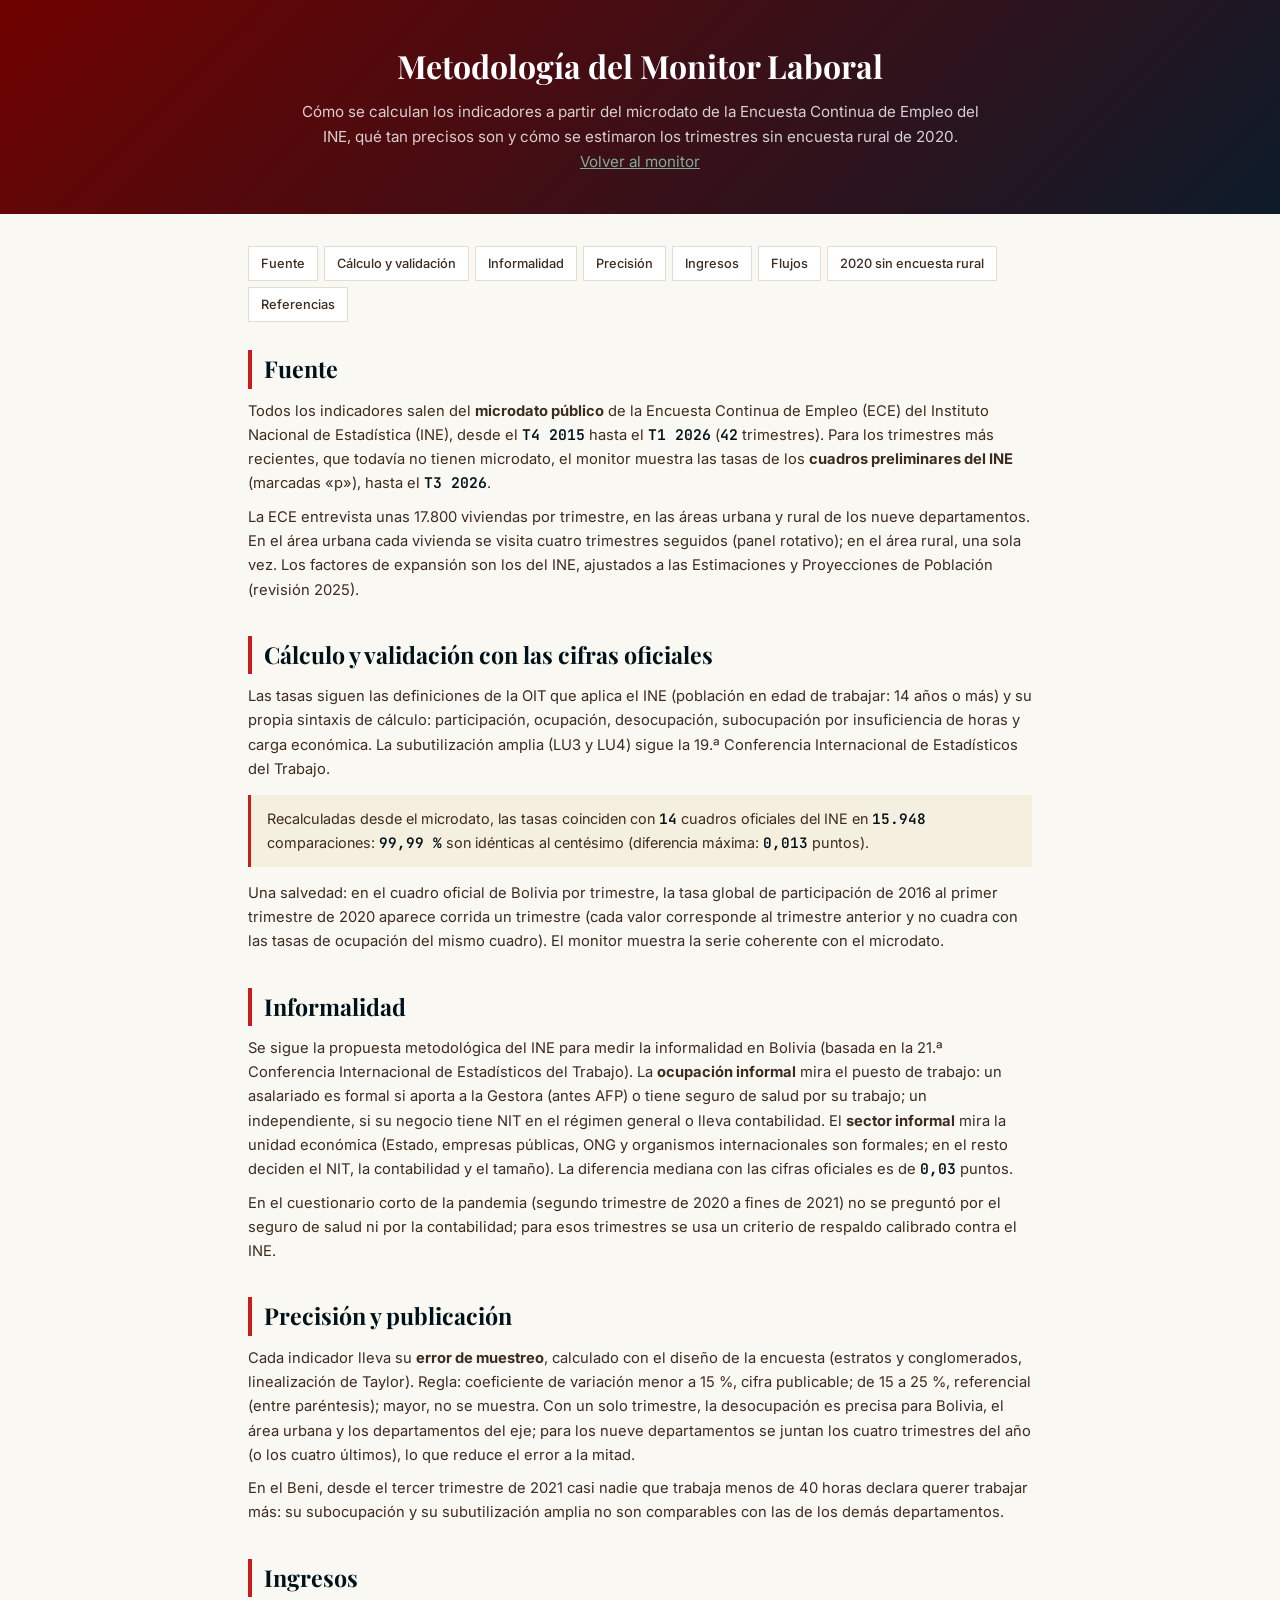
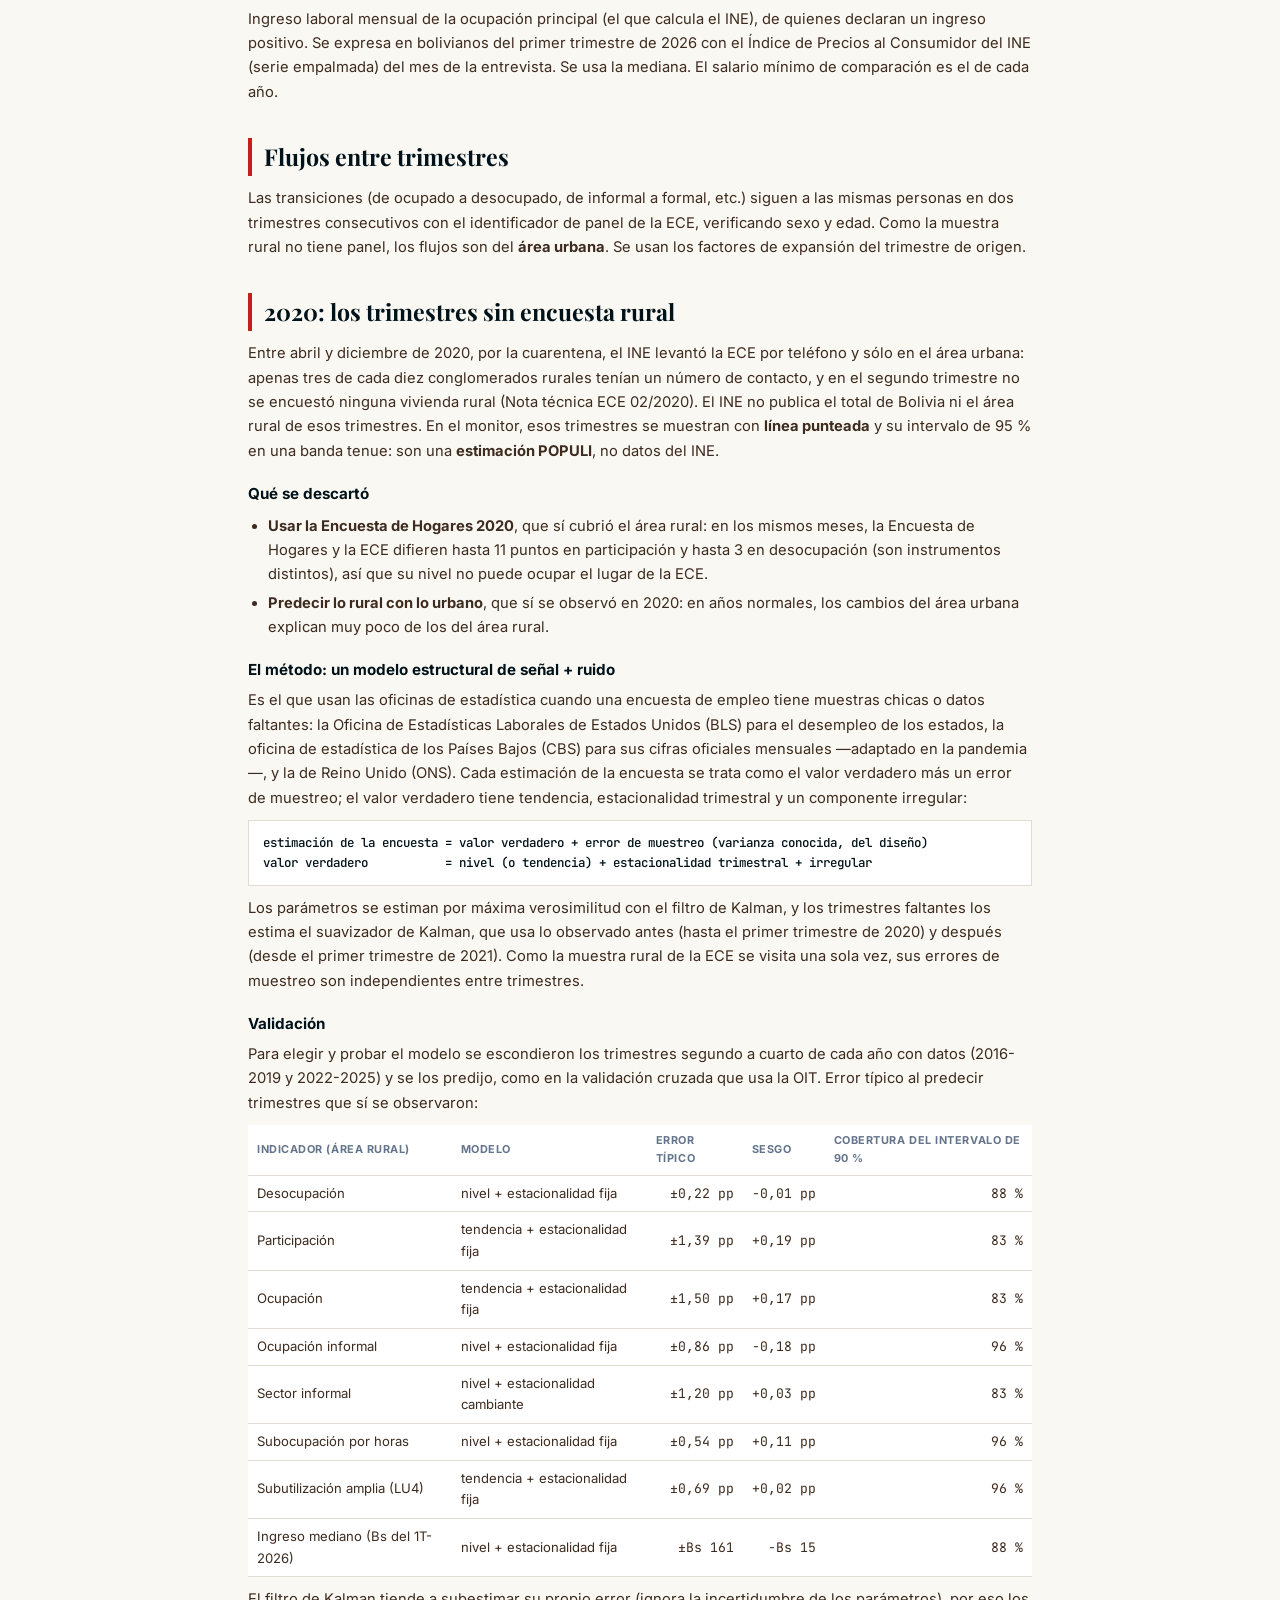
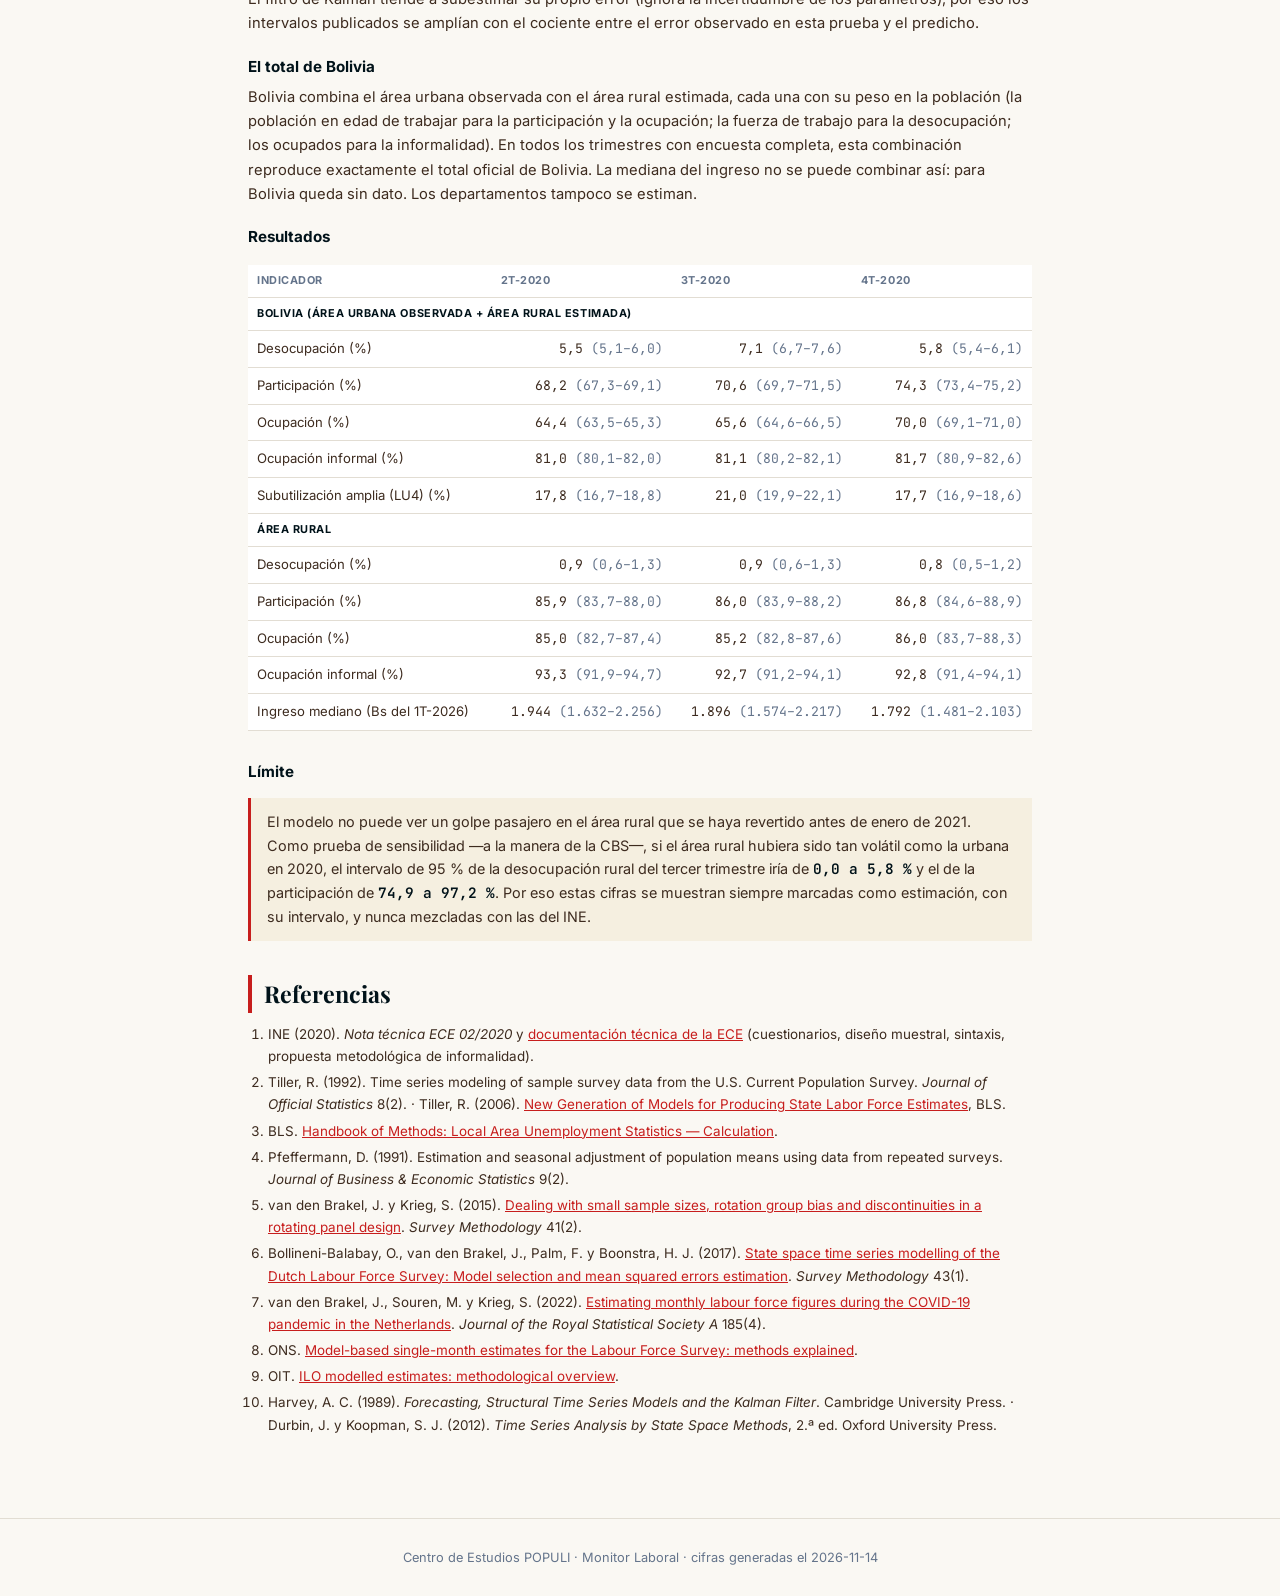
==== metodologia.html @ 39a55d78 "Monitor Laboral: ocho gráficos desde el microdato de la ECE del INE Desocupación y subutilización (L" ====
<!DOCTYPE html>
<html lang="es">
<head>
  <meta charset="UTF-8" />
  <meta name="viewport" content="width=device-width, initial-scale=1.0" />
  <title>Metodología · Monitor Laboral · Populi</title>
  <link rel="preconnect" href="https://fonts.googleapis.com" />
  <link rel="preconnect" href="https://fonts.gstatic.com" crossorigin />
  <link href="https://fonts.googleapis.com/css2?family=Inter:wght@300..800&family=Playfair+Display:ital,wght@0,400..900;1,400..900&family=JetBrains+Mono:wght@400;500;600;700&display=swap" rel="stylesheet" />
  <style>
    :root { --populi:#C71E1D; --accent:#0A9396; --bg:#FAF8F3; --card:#FFFFFF; --text:#3D2B1F; --muted:#64748B; --tinta:#001219; --border:#E2DDD3; --crema:#F5EFE0; }
    *,*::before,*::after{box-sizing:border-box;margin:0;padding:0;border-radius:0}
    body{font-family:'Inter',system-ui,sans-serif;background:var(--bg);color:var(--text);line-height:1.65;-webkit-font-smoothing:antialiased}
    .hero{background:linear-gradient(135deg,#700200 0%,#0D1B2A 100%);color:#fff;padding:40px 24px;text-align:center}
    .hero h1{font-family:'Playfair Display',Georgia,serif;font-size:2rem;font-weight:700;margin-bottom:6px}
    .hero p{opacity:.8;max-width:680px;margin:0 auto;font-size:.95rem}
    .hero a{color:#94D2BD}
    main{max-width:820px;margin:0 auto;padding:32px 18px 48px}
    nav.ind{display:flex;flex-wrap:wrap;gap:6px;margin-bottom:28px}
    nav.ind a{padding:6px 12px;background:var(--card);border:1px solid var(--border);color:var(--text);text-decoration:none;font-size:.8rem;font-weight:500}
    nav.ind a:hover{border-color:var(--accent);color:#005F73}
    section{margin-bottom:34px;scroll-margin-top:14px}
    h2{font-family:'Playfair Display',Georgia,serif;font-size:1.45rem;color:var(--tinta);margin-bottom:10px;padding-left:12px;border-left:4px solid var(--populi)}
    h3{font-size:.95rem;color:var(--tinta);margin:18px 0 6px}
    p,li{font-size:.92rem}
    p+p{margin-top:9px}
    ul,ol{padding-left:20px;margin:8px 0}
    li+li{margin-top:4px}
    a{color:var(--populi)}
    .num{font-family:'JetBrains Mono',monospace;font-weight:600;color:var(--tinta)}
    .caja{background:var(--crema);border-left:3px solid var(--populi);padding:12px 16px;margin:14px 0;font-size:.9rem}
    pre{background:var(--card);border:1px solid var(--border);padding:12px 14px;overflow-x:auto;font:500 .78rem/1.6 'JetBrains Mono',monospace;color:var(--tinta);margin:10px 0}
    table{width:100%;border-collapse:collapse;margin:10px 0;font-size:.82rem;background:var(--card)}
    th,td{padding:7px 9px;border-bottom:1px solid var(--border);text-align:left}
    th{font-size:.68rem;text-transform:uppercase;letter-spacing:.05em;color:var(--muted);font-weight:700}
    td.n{text-align:right;font-family:'JetBrains Mono',monospace;white-space:nowrap}
    .tabla{overflow-x:auto}
    .refs li{font-size:.84rem}
    .pie{text-align:center;padding:28px 16px;font-size:.8rem;color:var(--muted);border-top:1px solid var(--border)}
  </style>
</head>
<body>
  <div class="hero">
    <h1>Metodología del Monitor Laboral</h1>
    <p>Cómo se calculan los indicadores a partir del microdato de la Encuesta Continua de Empleo del INE, qué tan precisos son y cómo se estimaron los trimestres sin encuesta rural de 2020. <a href="index.html">Volver al monitor</a></p>
  </div>
  <main>
    <nav class="ind">
      <a href="#fuente">Fuente</a><a href="#calculo">Cálculo y validación</a><a href="#informalidad">Informalidad</a>
      <a href="#precision">Precisión</a><a href="#ingresos">Ingresos</a><a href="#flujos">Flujos</a><a href="#hueco-2020">2020 sin encuesta rural</a><a href="#referencias">Referencias</a>
    </nav>

    <section id="fuente">
      <h2>Fuente</h2>
      <p>Todos los indicadores salen del <strong>microdato público</strong> de la Encuesta Continua de Empleo (ECE) del Instituto Nacional de Estadística (INE), desde el <span class="num" data-m="ece.primero"></span> hasta el <span class="num" data-m="ece.ultimo_microdato"></span> (<span class="num" data-m="ece.trimestres"></span> trimestres). Para los trimestres más recientes, que todavía no tienen microdato, el monitor muestra las tasas de los <strong>cuadros preliminares del INE</strong> (marcadas «p»), hasta el <span class="num" data-m="ece.ultimo_dato"></span>.</p>
      <p>La ECE entrevista unas 17.800 viviendas por trimestre, en las áreas urbana y rural de los nueve departamentos. En el área urbana cada vivienda se visita cuatro trimestres seguidos (panel rotativo); en el área rural, una sola vez. Los factores de expansión son los del INE, ajustados a las Estimaciones y Proyecciones de Población (revisión 2025).</p>
    </section>

    <section id="calculo">
      <h2>Cálculo y validación con las cifras oficiales</h2>
      <p>Las tasas siguen las definiciones de la OIT que aplica el INE (población en edad de trabajar: 14 años o más) y su propia sintaxis de cálculo: participación, ocupación, desocupación, subocupación por insuficiencia de horas y carga económica. La subutilización amplia (LU3 y LU4) sigue la 19.ª Conferencia Internacional de Estadísticos del Trabajo.</p>
      <div class="caja">Recalculadas desde el microdato, las tasas coinciden con <span class="num" data-m="validacion_ine.cuadros"></span> cuadros oficiales del INE en <span class="num" data-m="validacion_ine.comparaciones" data-fmt="miles"></span> comparaciones: <span class="num" data-m="validacion_ine.exactas_pct" data-fmt="pct"></span> son idénticas al centésimo (diferencia máxima: <span class="num" data-m="validacion_ine.dif_max" data-fmt="dec3"></span> puntos).</div>
      <p>Una salvedad: en el cuadro oficial de Bolivia por trimestre, la tasa global de participación de 2016 al primer trimestre de 2020 aparece corrida un trimestre (cada valor corresponde al trimestre anterior y no cuadra con las tasas de ocupación del mismo cuadro). El monitor muestra la serie coherente con el microdato.</p>
    </section>

    <section id="informalidad">
      <h2>Informalidad</h2>
      <p>Se sigue la propuesta metodológica del INE para medir la informalidad en Bolivia (basada en la 21.ª Conferencia Internacional de Estadísticos del Trabajo). La <strong>ocupación informal</strong> mira el puesto de trabajo: un asalariado es formal si aporta a la Gestora (antes AFP) o tiene seguro de salud por su trabajo; un independiente, si su negocio tiene NIT en el régimen general o lleva contabilidad. El <strong>sector informal</strong> mira la unidad económica (Estado, empresas públicas, ONG y organismos internacionales son formales; en el resto deciden el NIT, la contabilidad y el tamaño). La diferencia mediana con las cifras oficiales es de <span class="num" data-m="validacion_ine.informalidad_dif_mediana" data-fmt="dec2"></span> puntos.</p>
      <p>En el cuestionario corto de la pandemia (segundo trimestre de 2020 a fines de 2021) no se preguntó por el seguro de salud ni por la contabilidad; para esos trimestres se usa un criterio de respaldo calibrado contra el INE.</p>
    </section>

    <section id="precision">
      <h2>Precisión y publicación</h2>
      <p>Cada indicador lleva su <strong>error de muestreo</strong>, calculado con el diseño de la encuesta (estratos y conglomerados, linealización de Taylor). Regla: coeficiente de variación menor a 15 %, cifra publicable; de 15 a 25 %, referencial (entre paréntesis); mayor, no se muestra. Con un solo trimestre, la desocupación es precisa para Bolivia, el área urbana y los departamentos del eje; para los nueve departamentos se juntan los cuatro trimestres del año (o los cuatro últimos), lo que reduce el error a la mitad.</p>
      <p>En el Beni, desde el tercer trimestre de 2021 casi nadie que trabaja menos de 40 horas declara querer trabajar más: su subocupación y su subutilización amplia no son comparables con las de los demás departamentos.</p>
    </section>

    <section id="ingresos">
      <h2>Ingresos</h2>
      <p>Ingreso laboral mensual de la ocupación principal (el que calcula el INE), de quienes declaran un ingreso positivo. Se expresa en bolivianos del primer trimestre de 2026 con el Índice de Precios al Consumidor del INE (serie empalmada) del mes de la entrevista. Se usa la mediana. El salario mínimo de comparación es el de cada año.</p>
    </section>

    <section id="flujos">
      <h2>Flujos entre trimestres</h2>
      <p>Las transiciones (de ocupado a desocupado, de informal a formal, etc.) siguen a las mismas personas en dos trimestres consecutivos con el identificador de panel de la ECE, verificando sexo y edad. Como la muestra rural no tiene panel, los flujos son del <strong>área urbana</strong>. Se usan los factores de expansión del trimestre de origen.</p>
    </section>

    <section id="hueco-2020">
      <h2>2020: los trimestres sin encuesta rural</h2>
      <p>Entre abril y diciembre de 2020, por la cuarentena, el INE levantó la ECE por teléfono y sólo en el área urbana: apenas tres de cada diez conglomerados rurales tenían un número de contacto, y en el segundo trimestre no se encuestó ninguna vivienda rural (Nota técnica ECE 02/2020). El INE no publica el total de Bolivia ni el área rural de esos trimestres. En el monitor, esos trimestres se muestran con <strong>línea punteada</strong> y su intervalo de 95 % en una banda tenue: son una <strong>estimación POPULI</strong>, no datos del INE.</p>

      <h3>Qué se descartó</h3>
      <ul>
        <li><strong>Usar la Encuesta de Hogares 2020</strong>, que sí cubrió el área rural: en los mismos meses, la Encuesta de Hogares y la ECE difieren hasta 11 puntos en participación y hasta 3 en desocupación (son instrumentos distintos), así que su nivel no puede ocupar el lugar de la ECE.</li>
        <li><strong>Predecir lo rural con lo urbano</strong>, que sí se observó en 2020: en años normales, los cambios del área urbana explican muy poco de los del área rural.</li>
      </ul>

      <h3>El método: un modelo estructural de señal + ruido</h3>
      <p>Es el que usan las oficinas de estadística cuando una encuesta de empleo tiene muestras chicas o datos faltantes: la Oficina de Estadísticas Laborales de Estados Unidos (BLS) para el desempleo de los estados, la oficina de estadística de los Países Bajos (CBS) para sus cifras oficiales mensuales —adaptado en la pandemia—, y la de Reino Unido (ONS). Cada estimación de la encuesta se trata como el valor verdadero más un error de muestreo; el valor verdadero tiene tendencia, estacionalidad trimestral y un componente irregular:</p>
      <pre>estimación de la encuesta = valor verdadero + error de muestreo (varianza conocida, del diseño)
valor verdadero           = nivel (o tendencia) + estacionalidad trimestral + irregular</pre>
      <p>Los parámetros se estiman por máxima verosimilitud con el filtro de Kalman, y los trimestres faltantes los estima el suavizador de Kalman, que usa lo observado antes (hasta el primer trimestre de 2020) y después (desde el primer trimestre de 2021). Como la muestra rural de la ECE se visita una sola vez, sus errores de muestreo son independientes entre trimestres.</p>

      <h3>Validación</h3>
      <p>Para elegir y probar el modelo se escondieron los trimestres segundo a cuarto de cada año con datos (2016-2019 y 2022-2025) y se los predijo, como en la validación cruzada que usa la OIT. Error típico al predecir trimestres que sí se observaron:</p>
      <div class="tabla"><table id="t-valid"><thead><tr><th>Indicador (área rural)</th><th>Modelo</th><th>Error típico</th><th>Sesgo</th><th>Cobertura del intervalo de 90 %</th></tr></thead><tbody></tbody></table></div>
      <p>El filtro de Kalman tiende a subestimar su propio error (ignora la incertidumbre de los parámetros), por eso los intervalos publicados se amplían con el cociente entre el error observado en esta prueba y el predicho.</p>

      <h3>El total de Bolivia</h3>
      <p>Bolivia combina el área urbana observada con el área rural estimada, cada una con su peso en la población (la población en edad de trabajar para la participación y la ocupación; la fuerza de trabajo para la desocupación; los ocupados para la informalidad). En todos los trimestres con encuesta completa, esta combinación reproduce exactamente el total oficial de Bolivia. La mediana del ingreso no se puede combinar así: para Bolivia queda sin dato. Los departamentos tampoco se estiman.</p>

      <h3>Resultados</h3>
      <div class="tabla"><table id="t-res"><thead><tr><th>Indicador</th><th>2T-2020</th><th>3T-2020</th><th>4T-2020</th></tr></thead><tbody></tbody></table></div>

      <h3>Límite</h3>
      <div class="caja">El modelo no puede ver un golpe pasajero en el área rural que se haya revertido antes de enero de 2021. Como prueba de sensibilidad —a la manera de la CBS—, si el área rural hubiera sido tan volátil como la urbana en 2020, el intervalo de 95 % de la desocupación rural del tercer trimestre iría de <span class="num" id="s-td"></span> y el de la participación de <span class="num" id="s-tgp"></span>. Por eso estas cifras se muestran siempre marcadas como estimación, con su intervalo, y nunca mezcladas con las del INE.</div>
    </section>

    <section id="referencias">
      <h2>Referencias</h2>
      <ol class="refs">
        <li>INE (2020). <em>Nota técnica ECE 02/2020</em> y <a href="https://www.ine.gob.bo/index.php/informacion-tecnica/" target="_blank" rel="noopener">documentación técnica de la ECE</a> (cuestionarios, diseño muestral, sintaxis, propuesta metodológica de informalidad).</li>
        <li>Tiller, R. (1992). Time series modeling of sample survey data from the U.S. Current Population Survey. <em>Journal of Official Statistics</em> 8(2). · Tiller, R. (2006). <a href="https://www.bls.gov/osmr/research-papers/2006/pdf/st060010.pdf" target="_blank" rel="noopener">New Generation of Models for Producing State Labor Force Estimates</a>, BLS.</li>
        <li>BLS. <a href="https://www.bls.gov/opub/hom/lau/calculation.htm" target="_blank" rel="noopener">Handbook of Methods: Local Area Unemployment Statistics — Calculation</a>.</li>
        <li>Pfeffermann, D. (1991). Estimation and seasonal adjustment of population means using data from repeated surveys. <em>Journal of Business &amp; Economic Statistics</em> 9(2).</li>
        <li>van den Brakel, J. y Krieg, S. (2015). <a href="https://www150.statcan.gc.ca/n1/pub/12-001-x/2015002/article/14231-eng.htm" target="_blank" rel="noopener">Dealing with small sample sizes, rotation group bias and discontinuities in a rotating panel design</a>. <em>Survey Methodology</em> 41(2).</li>
        <li>Bollineni-Balabay, O., van den Brakel, J., Palm, F. y Boonstra, H. J. (2017). <a href="https://www150.statcan.gc.ca/pub/12-001-x/2017001/article/14819/01-eng.htm" target="_blank" rel="noopener">State space time series modelling of the Dutch Labour Force Survey: Model selection and mean squared errors estimation</a>. <em>Survey Methodology</em> 43(1).</li>
        <li>van den Brakel, J., Souren, M. y Krieg, S. (2022). <a href="https://econpapers.repec.org/RePEc:bla:jorssa:v:185:y:2022:i:4:p:1560-1583" target="_blank" rel="noopener">Estimating monthly labour force figures during the COVID-19 pandemic in the Netherlands</a>. <em>Journal of the Royal Statistical Society A</em> 185(4).</li>
        <li>ONS. <a href="https://www.ons.gov.uk/employmentandlabourmarket/peopleinwork/employmentandemployeetypes/methodologies/experimentalmodelbasedsinglemonthestimatesforthelabourforcesurveymethodsexplained" target="_blank" rel="noopener">Model-based single-month estimates for the Labour Force Survey: methods explained</a>.</li>
        <li>OIT. <a href="https://ilostat.ilo.org/methods/concepts-and-definitions/ilo-modelled-estimates/" target="_blank" rel="noopener">ILO modelled estimates: methodological overview</a>.</li>
        <li>Harvey, A. C. (1989). <em>Forecasting, Structural Time Series Models and the Kalman Filter</em>. Cambridge University Press. · Durbin, J. y Koopman, S. J. (2012). <em>Time Series Analysis by State Space Methods</em>, 2.ª ed. Oxford University Press.</li>
      </ol>
    </section>
  </main>
  <div class="pie">Centro de Estudios POPULI · Monitor Laboral · <span id="gen"></span></div>

  <script>
  (function () {
    var nb = function (x, d) { return x == null ? '—' : Number(x).toLocaleString('es-BO', { minimumFractionDigits: d, maximumFractionDigits: d }); };
    var fecha = function (k) { var m = /^(\d{4})-T(\d)$/.exec(k || ''); return m ? 'T' + m[2] + ' ' + m[1] : k; };
    var NOM = { td: 'Desocupación', tgp: 'Participación', to: 'Ocupación', toi: 'Ocupación informal', tosi: 'Sector informal', tsub: 'Subocupación por horas', lu4: 'Subutilización amplia (LU4)', ylab_med: 'Ingreso mediano (Bs del 1T-2026)', pet: 'Población en edad de trabajar' };
    var MOD = { 'nivel+est.fija': 'nivel + estacionalidad fija', 'nivel+est.estoc': 'nivel + estacionalidad cambiante', 'tendencia+est.fija': 'tendencia + estacionalidad fija' };
    var ORDEN = ['td', 'tgp', 'to', 'toi', 'tosi', 'tsub', 'lu4', 'ylab_med'];
    fetch('data/metodologia.json?v=' + new Date().toISOString().slice(0, 10)).then(function (r) { return r.json(); }).then(function (M) {
      document.querySelectorAll('[data-m]').forEach(function (el) {
        var v = el.dataset.m.split('.').reduce(function (o, k) { return o && o[k]; }, M), f = el.dataset.fmt;
        el.textContent = f === 'pct' ? nb(v, 2) + ' %' : f === 'miles' ? nb(v, 0) : f === 'dec3' ? nb(v, 3) : f === 'dec2' ? nb(v, 2) : /^\d{4}-T\d$/.test(v) ? fecha(v) : v;
      });
      document.getElementById('gen').textContent = 'cifras generadas el ' + M.generado;
      var H = M.hueco; if (!H) return;
      var unidad = function (k, x) { return k === 'ylab_med' ? 'Bs ' + nb(x, 0) : nb(x, 2) + ' pp'; };
      document.querySelector('#t-valid tbody').innerHTML = ORDEN.map(function (k) {
        var v = H.validacion.filter(function (x) { return x.indicador === k; })[0]; if (!v) return '';
        return '<tr><td>' + NOM[k] + '</td><td>' + (MOD[v.modelo] || v.modelo) + '</td><td class="n">±' + unidad(k, v.rmse) + '</td><td class="n">' + (v.sesgo >= 0 ? '+' : '−') + unidad(k, Math.abs(v.sesgo)) + '</td><td class="n">' + nb(100 * v.cobertura_90, 0) + ' %</td></tr>';
      }).join('');
      var celda = function (d, k, p) {
        var x = H.resultados.filter(function (r) { return r.dominio === d && r.indicador === k && r.periodo === p; })[0];
        if (!x) return '<td class="n">—</td>';
        var dec = k === 'ylab_med' ? 0 : 1;
        return '<td class="n">' + nb(x.estimado, dec) + ' <span style="color:#64748B">(' + nb(x.li95, dec) + '–' + nb(x.ls95, dec) + ')</span></td>';
      };
      var filas = '';
      [['Bolivia', ['td', 'tgp', 'to', 'toi', 'lu4']], ['Rural', ['td', 'tgp', 'to', 'toi', 'ylab_med']]].forEach(function (g) {
        filas += '<tr><th colspan="4" style="color:#001219">' + (g[0] === 'Bolivia' ? 'Bolivia (área urbana observada + área rural estimada)' : 'Área rural') + '</th></tr>';
        g[1].forEach(function (k) { filas += '<tr><td>' + NOM[k] + (k === 'ylab_med' ? '' : ' (%)') + '</td>' + ['2020-T2', '2020-T3', '2020-T4'].map(function (p) { return celda(g[0], k, p); }).join('') + '</tr>'; });
      });
      document.querySelector('#t-res tbody').innerHTML = filas;
      var s = function (k) { var x = H.sensibilidad.filter(function (r) { return r.indicador === k && r.periodo === '2020-T3'; })[0]; return x ? nb(x.li95, 1) + ' a ' + nb(x.ls95, 1) + ' %' : '—'; };
      document.getElementById('s-td').textContent = s('td'); document.getElementById('s-tgp').textContent = s('tgp');
    });
  })();
  </script>
</body>
</html>
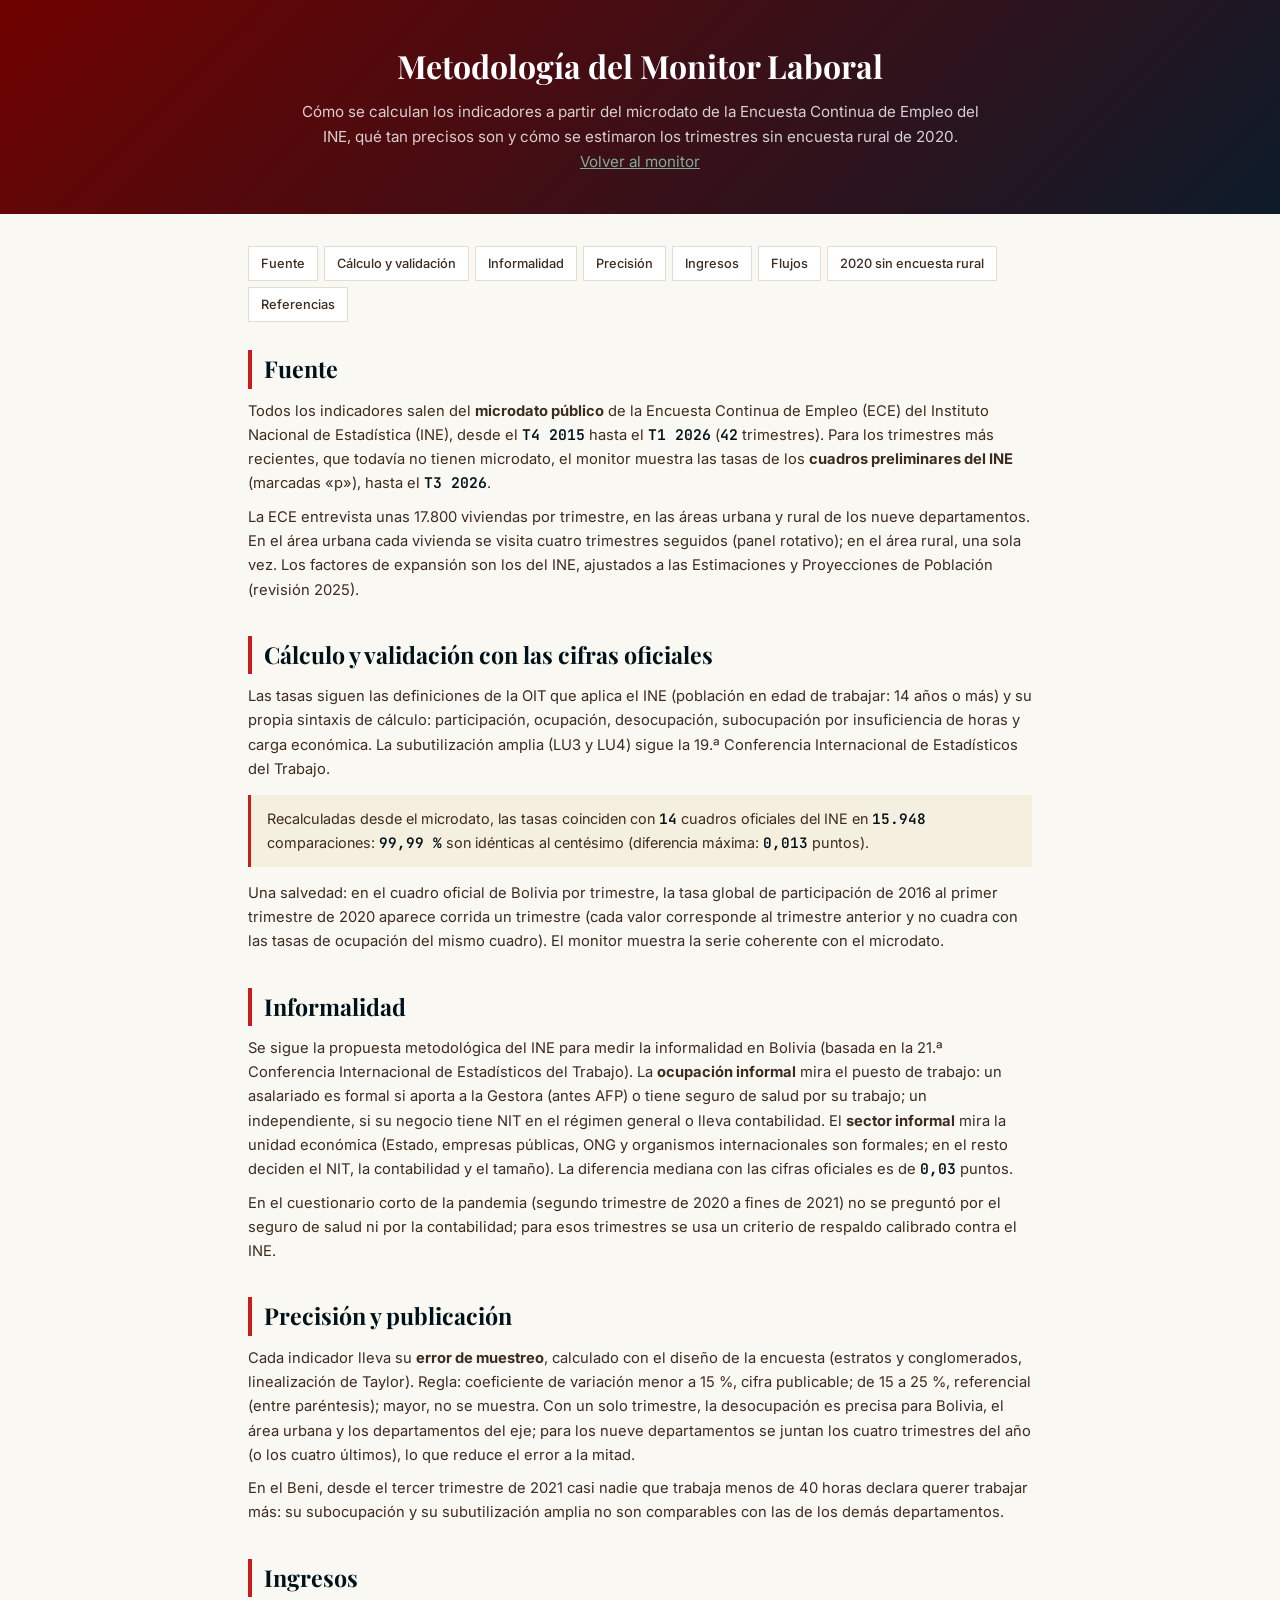
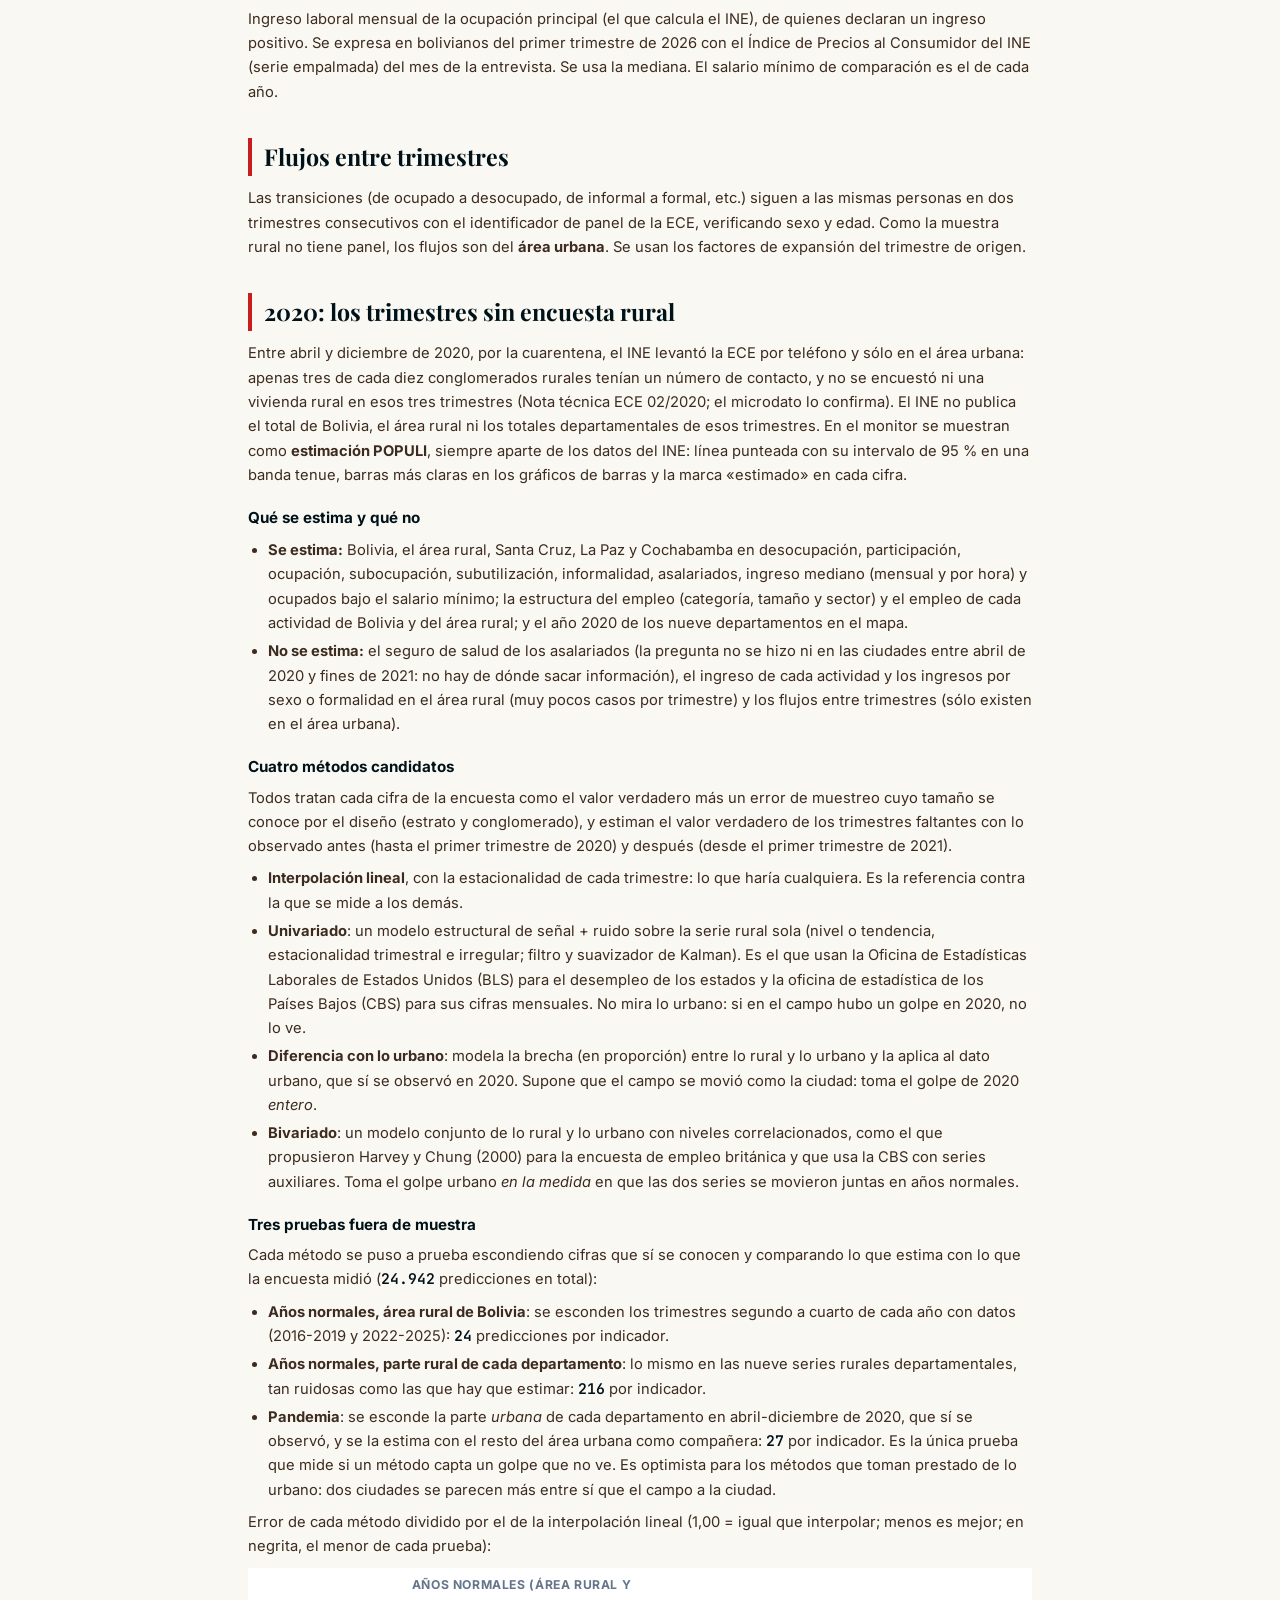
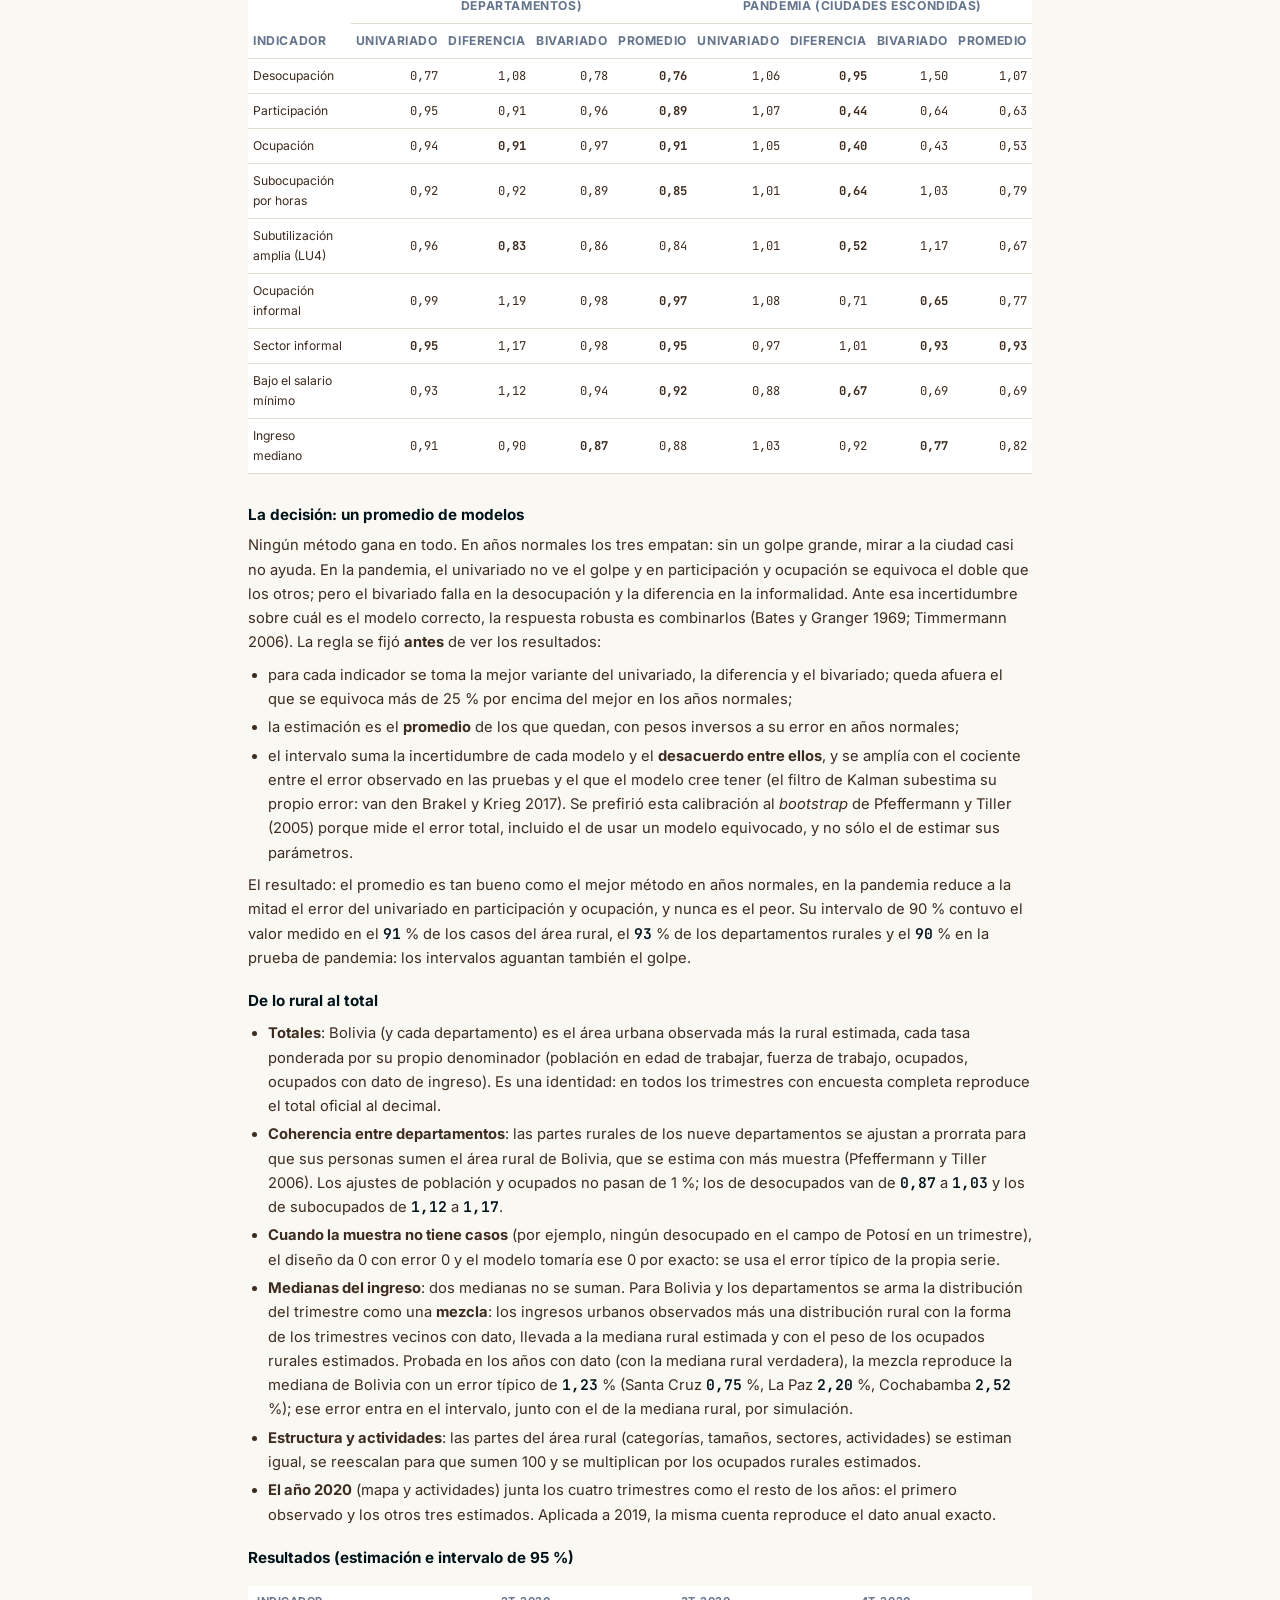
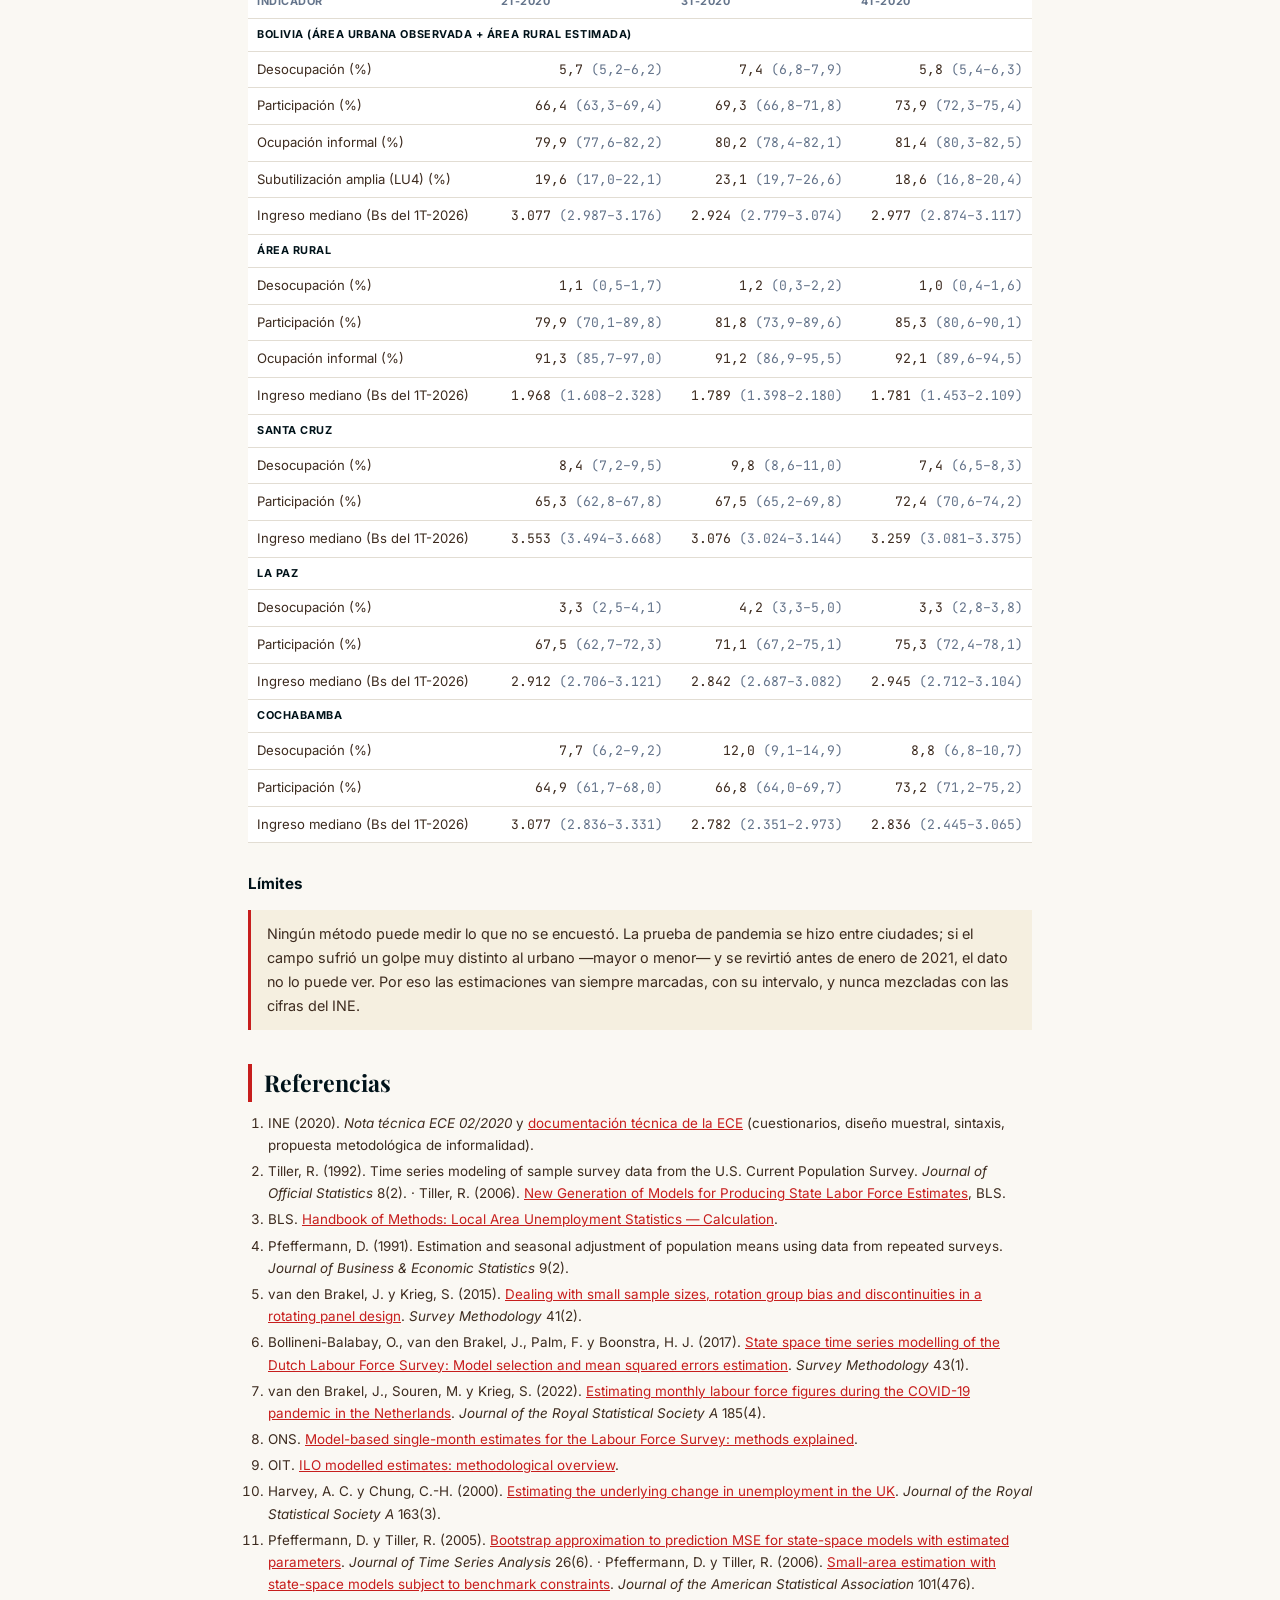
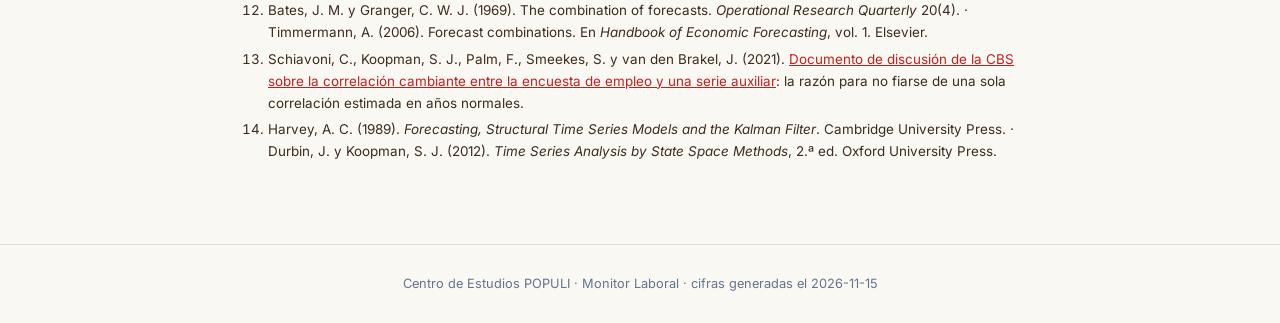
==== commit 36258a5f: "Hueco de 2020: promedio de modelos validado y estimaciones en todos los gráficos Cuatro métodos (int" ====
--- a/metodologia.html
+++ b/metodologia.html
@@ -35,6 +35,8 @@
     th{font-size:.68rem;text-transform:uppercase;letter-spacing:.05em;color:var(--muted);font-weight:700}
     td.n{text-align:right;font-family:'JetBrains Mono',monospace;white-space:nowrap}
     .tabla{overflow-x:auto}
+    #t-met th,#t-met td{padding-left:5px;padding-right:5px;font-size:.76rem}
+    #t-met thead th{white-space:normal;vertical-align:bottom}
     .refs li{font-size:.84rem}
     .pie{text-align:center;padding:28px 16px;font-size:.8rem;color:var(--muted);border-top:1px solid var(--border)}
   </style>
@@ -87,33 +89,60 @@
 
     <section id="hueco-2020">
       <h2>2020: los trimestres sin encuesta rural</h2>
-      <p>Entre abril y diciembre de 2020, por la cuarentena, el INE levantó la ECE por teléfono y sólo en el área urbana: apenas tres de cada diez conglomerados rurales tenían un número de contacto, y en el segundo trimestre no se encuestó ninguna vivienda rural (Nota técnica ECE 02/2020). El INE no publica el total de Bolivia ni el área rural de esos trimestres. En el monitor, esos trimestres se muestran con <strong>línea punteada</strong> y su intervalo de 95 % en una banda tenue: son una <strong>estimación POPULI</strong>, no datos del INE.</p>
-
-      <h3>Qué se descartó</h3>
-      <ul>
-        <li><strong>Usar la Encuesta de Hogares 2020</strong>, que sí cubrió el área rural: en los mismos meses, la Encuesta de Hogares y la ECE difieren hasta 11 puntos en participación y hasta 3 en desocupación (son instrumentos distintos), así que su nivel no puede ocupar el lugar de la ECE.</li>
-        <li><strong>Predecir lo rural con lo urbano</strong>, que sí se observó en 2020: en años normales, los cambios del área urbana explican muy poco de los del área rural.</li>
-      </ul>
-
-      <h3>El método: un modelo estructural de señal + ruido</h3>
-      <p>Es el que usan las oficinas de estadística cuando una encuesta de empleo tiene muestras chicas o datos faltantes: la Oficina de Estadísticas Laborales de Estados Unidos (BLS) para el desempleo de los estados, la oficina de estadística de los Países Bajos (CBS) para sus cifras oficiales mensuales —adaptado en la pandemia—, y la de Reino Unido (ONS). Cada estimación de la encuesta se trata como el valor verdadero más un error de muestreo; el valor verdadero tiene tendencia, estacionalidad trimestral y un componente irregular:</p>
-      <pre>estimación de la encuesta = valor verdadero + error de muestreo (varianza conocida, del diseño)
-valor verdadero           = nivel (o tendencia) + estacionalidad trimestral + irregular</pre>
-      <p>Los parámetros se estiman por máxima verosimilitud con el filtro de Kalman, y los trimestres faltantes los estima el suavizador de Kalman, que usa lo observado antes (hasta el primer trimestre de 2020) y después (desde el primer trimestre de 2021). Como la muestra rural de la ECE se visita una sola vez, sus errores de muestreo son independientes entre trimestres.</p>
-
-      <h3>Validación</h3>
-      <p>Para elegir y probar el modelo se escondieron los trimestres segundo a cuarto de cada año con datos (2016-2019 y 2022-2025) y se los predijo, como en la validación cruzada que usa la OIT. Error típico al predecir trimestres que sí se observaron:</p>
-      <div class="tabla"><table id="t-valid"><thead><tr><th>Indicador (área rural)</th><th>Modelo</th><th>Error típico</th><th>Sesgo</th><th>Cobertura del intervalo de 90 %</th></tr></thead><tbody></tbody></table></div>
-      <p>El filtro de Kalman tiende a subestimar su propio error (ignora la incertidumbre de los parámetros), por eso los intervalos publicados se amplían con el cociente entre el error observado en esta prueba y el predicho.</p>
-
-      <h3>El total de Bolivia</h3>
-      <p>Bolivia combina el área urbana observada con el área rural estimada, cada una con su peso en la población (la población en edad de trabajar para la participación y la ocupación; la fuerza de trabajo para la desocupación; los ocupados para la informalidad). En todos los trimestres con encuesta completa, esta combinación reproduce exactamente el total oficial de Bolivia. La mediana del ingreso no se puede combinar así: para Bolivia queda sin dato. Los departamentos tampoco se estiman.</p>
-
-      <h3>Resultados</h3>
+      <p>Entre abril y diciembre de 2020, por la cuarentena, el INE levantó la ECE por teléfono y sólo en el área urbana: apenas tres de cada diez conglomerados rurales tenían un número de contacto, y no se encuestó ni una vivienda rural en esos tres trimestres (Nota técnica ECE 02/2020; el microdato lo confirma). El INE no publica el total de Bolivia, el área rural ni los totales departamentales de esos trimestres. En el monitor se muestran como <strong>estimación POPULI</strong>, siempre aparte de los datos del INE: línea punteada con su intervalo de 95 % en una banda tenue, barras más claras en los gráficos de barras y la marca «estimado» en cada cifra.</p>
+
+      <h3>Qué se estima y qué no</h3>
+      <ul>
+        <li><strong>Se estima:</strong> Bolivia, el área rural, Santa Cruz, La Paz y Cochabamba en desocupación, participación, ocupación, subocupación, subutilización, informalidad, asalariados, ingreso mediano (mensual y por hora) y ocupados bajo el salario mínimo; la estructura del empleo (categoría, tamaño y sector) y el empleo de cada actividad de Bolivia y del área rural; y el año 2020 de los nueve departamentos en el mapa.</li>
+        <li><strong>No se estima:</strong> el seguro de salud de los asalariados (la pregunta no se hizo ni en las ciudades entre abril de 2020 y fines de 2021: no hay de dónde sacar información), el ingreso de cada actividad y los ingresos por sexo o formalidad en el área rural (muy pocos casos por trimestre) y los flujos entre trimestres (sólo existen en el área urbana).</li>
+      </ul>
+
+      <h3>Cuatro métodos candidatos</h3>
+      <p>Todos tratan cada cifra de la encuesta como el valor verdadero más un error de muestreo cuyo tamaño se conoce por el diseño (estrato y conglomerado), y estiman el valor verdadero de los trimestres faltantes con lo observado antes (hasta el primer trimestre de 2020) y después (desde el primer trimestre de 2021).</p>
+      <ul>
+        <li><strong>Interpolación lineal</strong>, con la estacionalidad de cada trimestre: lo que haría cualquiera. Es la referencia contra la que se mide a los demás.</li>
+        <li><strong>Univariado</strong>: un modelo estructural de señal + ruido sobre la serie rural sola (nivel o tendencia, estacionalidad trimestral e irregular; filtro y suavizador de Kalman). Es el que usan la Oficina de Estadísticas Laborales de Estados Unidos (BLS) para el desempleo de los estados y la oficina de estadística de los Países Bajos (CBS) para sus cifras mensuales. No mira lo urbano: si en el campo hubo un golpe en 2020, no lo ve.</li>
+        <li><strong>Diferencia con lo urbano</strong>: modela la brecha (en proporción) entre lo rural y lo urbano y la aplica al dato urbano, que sí se observó en 2020. Supone que el campo se movió como la ciudad: toma el golpe de 2020 <em>entero</em>.</li>
+        <li><strong>Bivariado</strong>: un modelo conjunto de lo rural y lo urbano con niveles correlacionados, como el que propusieron Harvey y Chung (2000) para la encuesta de empleo británica y que usa la CBS con series auxiliares. Toma el golpe urbano <em>en la medida</em> en que las dos series se movieron juntas en años normales.</li>
+      </ul>
+
+      <h3>Tres pruebas fuera de muestra</h3>
+      <p>Cada método se puso a prueba escondiendo cifras que sí se conocen y comparando lo que estima con lo que la encuesta midió (<span class="num" data-m="hueco.predicciones" data-fmt="miles"></span> predicciones en total):</p>
+      <ul>
+        <li><strong>Años normales, área rural de Bolivia</strong>: se esconden los trimestres segundo a cuarto de cada año con datos (2016-2019 y 2022-2025): <span class="num" data-m="hueco.pruebas.V1"></span> predicciones por indicador.</li>
+        <li><strong>Años normales, parte rural de cada departamento</strong>: lo mismo en las nueve series rurales departamentales, tan ruidosas como las que hay que estimar: <span class="num" data-m="hueco.pruebas.V1b"></span> por indicador.</li>
+        <li><strong>Pandemia</strong>: se esconde la parte <em>urbana</em> de cada departamento en abril-diciembre de 2020, que sí se observó, y se la estima con el resto del área urbana como compañera: <span class="num" data-m="hueco.pruebas.V2"></span> por indicador. Es la única prueba que mide si un método capta un golpe que no ve. Es optimista para los métodos que toman prestado de lo urbano: dos ciudades se parecen más entre sí que el campo a la ciudad.</li>
+      </ul>
+      <p>Error de cada método dividido por el de la interpolación lineal (1,00 = igual que interpolar; menos es mejor; en negrita, el menor de cada prueba):</p>
+      <div class="tabla"><table id="t-met"><thead>
+        <tr><th rowspan="2">Indicador</th><th colspan="4" style="text-align:center">Años normales (área rural y departamentos)</th><th colspan="4" style="text-align:center">Pandemia (ciudades escondidas)</th></tr>
+        <tr><th>Univariado</th><th>Diferencia</th><th>Bivariado</th><th>Promedio</th><th>Univariado</th><th>Diferencia</th><th>Bivariado</th><th>Promedio</th></tr>
+      </thead><tbody></tbody></table></div>
+
+      <h3>La decisión: un promedio de modelos</h3>
+      <p>Ningún método gana en todo. En años normales los tres empatan: sin un golpe grande, mirar a la ciudad casi no ayuda. En la pandemia, el univariado no ve el golpe y en participación y ocupación se equivoca el doble que los otros; pero el bivariado falla en la desocupación y la diferencia en la informalidad. Ante esa incertidumbre sobre cuál es el modelo correcto, la respuesta robusta es combinarlos (Bates y Granger 1969; Timmermann 2006). La regla se fijó <strong>antes</strong> de ver los resultados:</p>
+      <ul>
+        <li>para cada indicador se toma la mejor variante del univariado, la diferencia y el bivariado; queda afuera el que se equivoca más de 25 % por encima del mejor en los años normales;</li>
+        <li>la estimación es el <strong>promedio</strong> de los que quedan, con pesos inversos a su error en años normales;</li>
+        <li>el intervalo suma la incertidumbre de cada modelo y el <strong>desacuerdo entre ellos</strong>, y se amplía con el cociente entre el error observado en las pruebas y el que el modelo cree tener (el filtro de Kalman subestima su propio error: van den Brakel y Krieg 2017). Se prefirió esta calibración al <em>bootstrap</em> de Pfeffermann y Tiller (2005) porque mide el error total, incluido el de usar un modelo equivocado, y no sólo el de estimar sus parámetros.</li>
+      </ul>
+      <p>El resultado: el promedio es tan bueno como el mejor método en años normales, en la pandemia reduce a la mitad el error del univariado en participación y ocupación, y nunca es el peor. Su intervalo de 90 % contuvo el valor medido en el <span class="num" data-m="hueco.cobertura90.V1"></span> % de los casos del área rural, el <span class="num" data-m="hueco.cobertura90.V1b"></span> % de los departamentos rurales y el <span class="num" data-m="hueco.cobertura90.V2"></span> % en la prueba de pandemia: los intervalos aguantan también el golpe.</p>
+
+      <h3>De lo rural al total</h3>
+      <ul>
+        <li><strong>Totales</strong>: Bolivia (y cada departamento) es el área urbana observada más la rural estimada, cada tasa ponderada por su propio denominador (población en edad de trabajar, fuerza de trabajo, ocupados, ocupados con dato de ingreso). Es una identidad: en todos los trimestres con encuesta completa reproduce el total oficial al decimal.</li>
+        <li><strong>Coherencia entre departamentos</strong>: las partes rurales de los nueve departamentos se ajustan a prorrata para que sus personas sumen el área rural de Bolivia, que se estima con más muestra (Pfeffermann y Tiller 2006). Los ajustes de población y ocupados no pasan de 1 %; los de desocupados van de <span class="num" data-m="hueco.coherencia.des.0" data-fmt="dec2"></span> a <span class="num" data-m="hueco.coherencia.des.1" data-fmt="dec2"></span> y los de subocupados de <span class="num" data-m="hueco.coherencia.tsub.0" data-fmt="dec2"></span> a <span class="num" data-m="hueco.coherencia.tsub.1" data-fmt="dec2"></span>.</li>
+        <li><strong>Cuando la muestra no tiene casos</strong> (por ejemplo, ningún desocupado en el campo de Potosí en un trimestre), el diseño da 0 con error 0 y el modelo tomaría ese 0 por exacto: se usa el error típico de la propia serie.</li>
+        <li><strong>Medianas del ingreso</strong>: dos medianas no se suman. Para Bolivia y los departamentos se arma la distribución del trimestre como una <strong>mezcla</strong>: los ingresos urbanos observados más una distribución rural con la forma de los trimestres vecinos con dato, llevada a la mediana rural estimada y con el peso de los ocupados rurales estimados. Probada en los años con dato (con la mediana rural verdadera), la mezcla reproduce la mediana de Bolivia con un error típico de <span class="num" data-m="hueco.mezcla_error_pct.Bolivia" data-fmt="dec2"></span> % (Santa Cruz <span class="num" data-m="hueco.mezcla_error_pct.Santa Cruz" data-fmt="dec2"></span> %, La Paz <span class="num" data-m="hueco.mezcla_error_pct.La Paz" data-fmt="dec2"></span> %, Cochabamba <span class="num" data-m="hueco.mezcla_error_pct.Cochabamba" data-fmt="dec2"></span> %); ese error entra en el intervalo, junto con el de la mediana rural, por simulación.</li>
+        <li><strong>Estructura y actividades</strong>: las partes del área rural (categorías, tamaños, sectores, actividades) se estiman igual, se reescalan para que sumen 100 y se multiplican por los ocupados rurales estimados.</li>
+        <li><strong>El año 2020</strong> (mapa y actividades) junta los cuatro trimestres como el resto de los años: el primero observado y los otros tres estimados. Aplicada a 2019, la misma cuenta reproduce el dato anual exacto.</li>
+      </ul>
+
+      <h3>Resultados (estimación e intervalo de 95 %)</h3>
       <div class="tabla"><table id="t-res"><thead><tr><th>Indicador</th><th>2T-2020</th><th>3T-2020</th><th>4T-2020</th></tr></thead><tbody></tbody></table></div>
 
-      <h3>Límite</h3>
-      <div class="caja">El modelo no puede ver un golpe pasajero en el área rural que se haya revertido antes de enero de 2021. Como prueba de sensibilidad —a la manera de la CBS—, si el área rural hubiera sido tan volátil como la urbana en 2020, el intervalo de 95 % de la desocupación rural del tercer trimestre iría de <span class="num" id="s-td"></span> y el de la participación de <span class="num" id="s-tgp"></span>. Por eso estas cifras se muestran siempre marcadas como estimación, con su intervalo, y nunca mezcladas con las del INE.</div>
+      <h3>Límites</h3>
+      <div class="caja">Ningún método puede medir lo que no se encuestó. La prueba de pandemia se hizo entre ciudades; si el campo sufrió un golpe muy distinto al urbano —mayor o menor— y se revirtió antes de enero de 2021, el dato no lo puede ver. Por eso las estimaciones van siempre marcadas, con su intervalo, y nunca mezcladas con las cifras del INE.</div>
     </section>
 
     <section id="referencias">
@@ -128,6 +157,10 @@
         <li>van den Brakel, J., Souren, M. y Krieg, S. (2022). <a href="https://econpapers.repec.org/RePEc:bla:jorssa:v:185:y:2022:i:4:p:1560-1583" target="_blank" rel="noopener">Estimating monthly labour force figures during the COVID-19 pandemic in the Netherlands</a>. <em>Journal of the Royal Statistical Society A</em> 185(4).</li>
         <li>ONS. <a href="https://www.ons.gov.uk/employmentandlabourmarket/peopleinwork/employmentandemployeetypes/methodologies/experimentalmodelbasedsinglemonthestimatesforthelabourforcesurveymethodsexplained" target="_blank" rel="noopener">Model-based single-month estimates for the Labour Force Survey: methods explained</a>.</li>
         <li>OIT. <a href="https://ilostat.ilo.org/methods/concepts-and-definitions/ilo-modelled-estimates/" target="_blank" rel="noopener">ILO modelled estimates: methodological overview</a>.</li>
+        <li>Harvey, A. C. y Chung, C.-H. (2000). <a href="https://ideas.repec.org/a/bla/jorssa/v163y2000i3p303-309.html" target="_blank" rel="noopener">Estimating the underlying change in unemployment in the UK</a>. <em>Journal of the Royal Statistical Society A</em> 163(3).</li>
+        <li>Pfeffermann, D. y Tiller, R. (2005). <a href="https://eprints.soton.ac.uk/9731/" target="_blank" rel="noopener">Bootstrap approximation to prediction MSE for state-space models with estimated parameters</a>. <em>Journal of Time Series Analysis</em> 26(6). · Pfeffermann, D. y Tiller, R. (2006). <a href="https://eprints.soton.ac.uk/17487" target="_blank" rel="noopener">Small-area estimation with state-space models subject to benchmark constraints</a>. <em>Journal of the American Statistical Association</em> 101(476).</li>
+        <li>Bates, J. M. y Granger, C. W. J. (1969). The combination of forecasts. <em>Operational Research Quarterly</em> 20(4). · Timmermann, A. (2006). Forecast combinations. En <em>Handbook of Economic Forecasting</em>, vol. 1. Elsevier.</li>
+        <li>Schiavoni, C., Koopman, S. J., Palm, F., Smeekes, S. y van den Brakel, J. (2021). <a href="https://www.cbs.nl/-/media/_pdf/2021/08/time-varying-cor.pdf" target="_blank" rel="noopener">Documento de discusión de la CBS sobre la correlación cambiante entre la encuesta de empleo y una serie auxiliar</a>: la razón para no fiarse de una sola correlación estimada en años normales.</li>
         <li>Harvey, A. C. (1989). <em>Forecasting, Structural Time Series Models and the Kalman Filter</em>. Cambridge University Press. · Durbin, J. y Koopman, S. J. (2012). <em>Time Series Analysis by State Space Methods</em>, 2.ª ed. Oxford University Press.</li>
       </ol>
     </section>
@@ -148,10 +181,16 @@
       });
       document.getElementById('gen').textContent = 'cifras generadas el ' + M.generado;
       var H = M.hueco; if (!H) return;
-      var unidad = function (k, x) { return k === 'ylab_med' ? 'Bs ' + nb(x, 0) : nb(x, 2) + ' pp'; };
-      document.querySelector('#t-valid tbody').innerHTML = ORDEN.map(function (k) {
-        var v = H.validacion.filter(function (x) { return x.indicador === k; })[0]; if (!v) return '';
-        return '<tr><td>' + NOM[k] + '</td><td>' + (MOD[v.modelo] || v.modelo) + '</td><td class="n">±' + unidad(k, v.rmse) + '</td><td class="n">' + (v.sesgo >= 0 ? '+' : '−') + unidad(k, Math.abs(v.sesgo)) + '</td><td class="n">' + nb(100 * v.cobertura_90, 0) + ' %</td></tr>';
+      var NUC = ['td', 'tgp', 'to', 'tsub', 'lu4', 'toi', 'tosi', 'bajo_smn', 'ylab_med'];
+      var NOM2 = { td: 'Desocupación', tgp: 'Participación', to: 'Ocupación', tsub: 'Subocupación por horas', lu4: 'Subutilización amplia (LU4)', toi: 'Ocupación informal', tosi: 'Sector informal', bajo_smn: 'Bajo el salario mínimo', ylab_med: 'Ingreso mediano' };
+      var MET = ['univariado', 'diferencia', 'bivariado', 'promedio'];
+      document.querySelector('#t-met tbody').innerHTML = NUC.map(function (k) {
+        var x = H.errores_relativos.filter(function (r) { return r.indicador === k; })[0]; if (!x) return '';
+        var celdas = ['normal', 'pandemia'].map(function (g) {
+          var vals = MET.map(function (m) { return x[g + '_' + m]; }), min = Math.min.apply(null, vals.filter(function (v) { return v != null; }));
+          return vals.map(function (v) { return '<td class="n">' + (v === min ? '<strong>' + nb(v, 2) + '</strong>' : nb(v, 2)) + '</td>'; }).join('');
+        }).join('');
+        return '<tr><td>' + NOM2[k] + '</td>' + celdas + '</tr>';
       }).join('');
       var celda = function (d, k, p) {
         var x = H.resultados.filter(function (r) { return r.dominio === d && r.indicador === k && r.periodo === p; })[0];
@@ -160,13 +199,13 @@
         return '<td class="n">' + nb(x.estimado, dec) + ' <span style="color:#64748B">(' + nb(x.li95, dec) + '–' + nb(x.ls95, dec) + ')</span></td>';
       };
       var filas = '';
-      [['Bolivia', ['td', 'tgp', 'to', 'toi', 'lu4']], ['Rural', ['td', 'tgp', 'to', 'toi', 'ylab_med']]].forEach(function (g) {
-        filas += '<tr><th colspan="4" style="color:#001219">' + (g[0] === 'Bolivia' ? 'Bolivia (área urbana observada + área rural estimada)' : 'Área rural') + '</th></tr>';
-        g[1].forEach(function (k) { filas += '<tr><td>' + NOM[k] + (k === 'ylab_med' ? '' : ' (%)') + '</td>' + ['2020-T2', '2020-T3', '2020-T4'].map(function (p) { return celda(g[0], k, p); }).join('') + '</tr>'; });
+      [['Bolivia', 'Bolivia (área urbana observada + área rural estimada)', ['td', 'tgp', 'toi', 'lu4', 'ylab_med']],
+       ['Rural', 'Área rural', ['td', 'tgp', 'toi', 'ylab_med']],
+       ['Santa Cruz', 'Santa Cruz', ['td', 'tgp', 'ylab_med']], ['La Paz', 'La Paz', ['td', 'tgp', 'ylab_med']], ['Cochabamba', 'Cochabamba', ['td', 'tgp', 'ylab_med']]].forEach(function (g) {
+        filas += '<tr><th colspan="4" style="color:#001219">' + g[1] + '</th></tr>';
+        g[2].forEach(function (k) { filas += '<tr><td>' + NOM[k] + (k === 'ylab_med' ? '' : ' (%)') + '</td>' + ['2020-T2', '2020-T3', '2020-T4'].map(function (p) { return celda(g[0], k, p); }).join('') + '</tr>'; });
       });
       document.querySelector('#t-res tbody').innerHTML = filas;
-      var s = function (k) { var x = H.sensibilidad.filter(function (r) { return r.indicador === k && r.periodo === '2020-T3'; })[0]; return x ? nb(x.li95, 1) + ' a ' + nb(x.ls95, 1) + ' %' : '—'; };
-      document.getElementById('s-td').textContent = s('td'); document.getElementById('s-tgp').textContent = s('tgp');
     });
   })();
   </script>
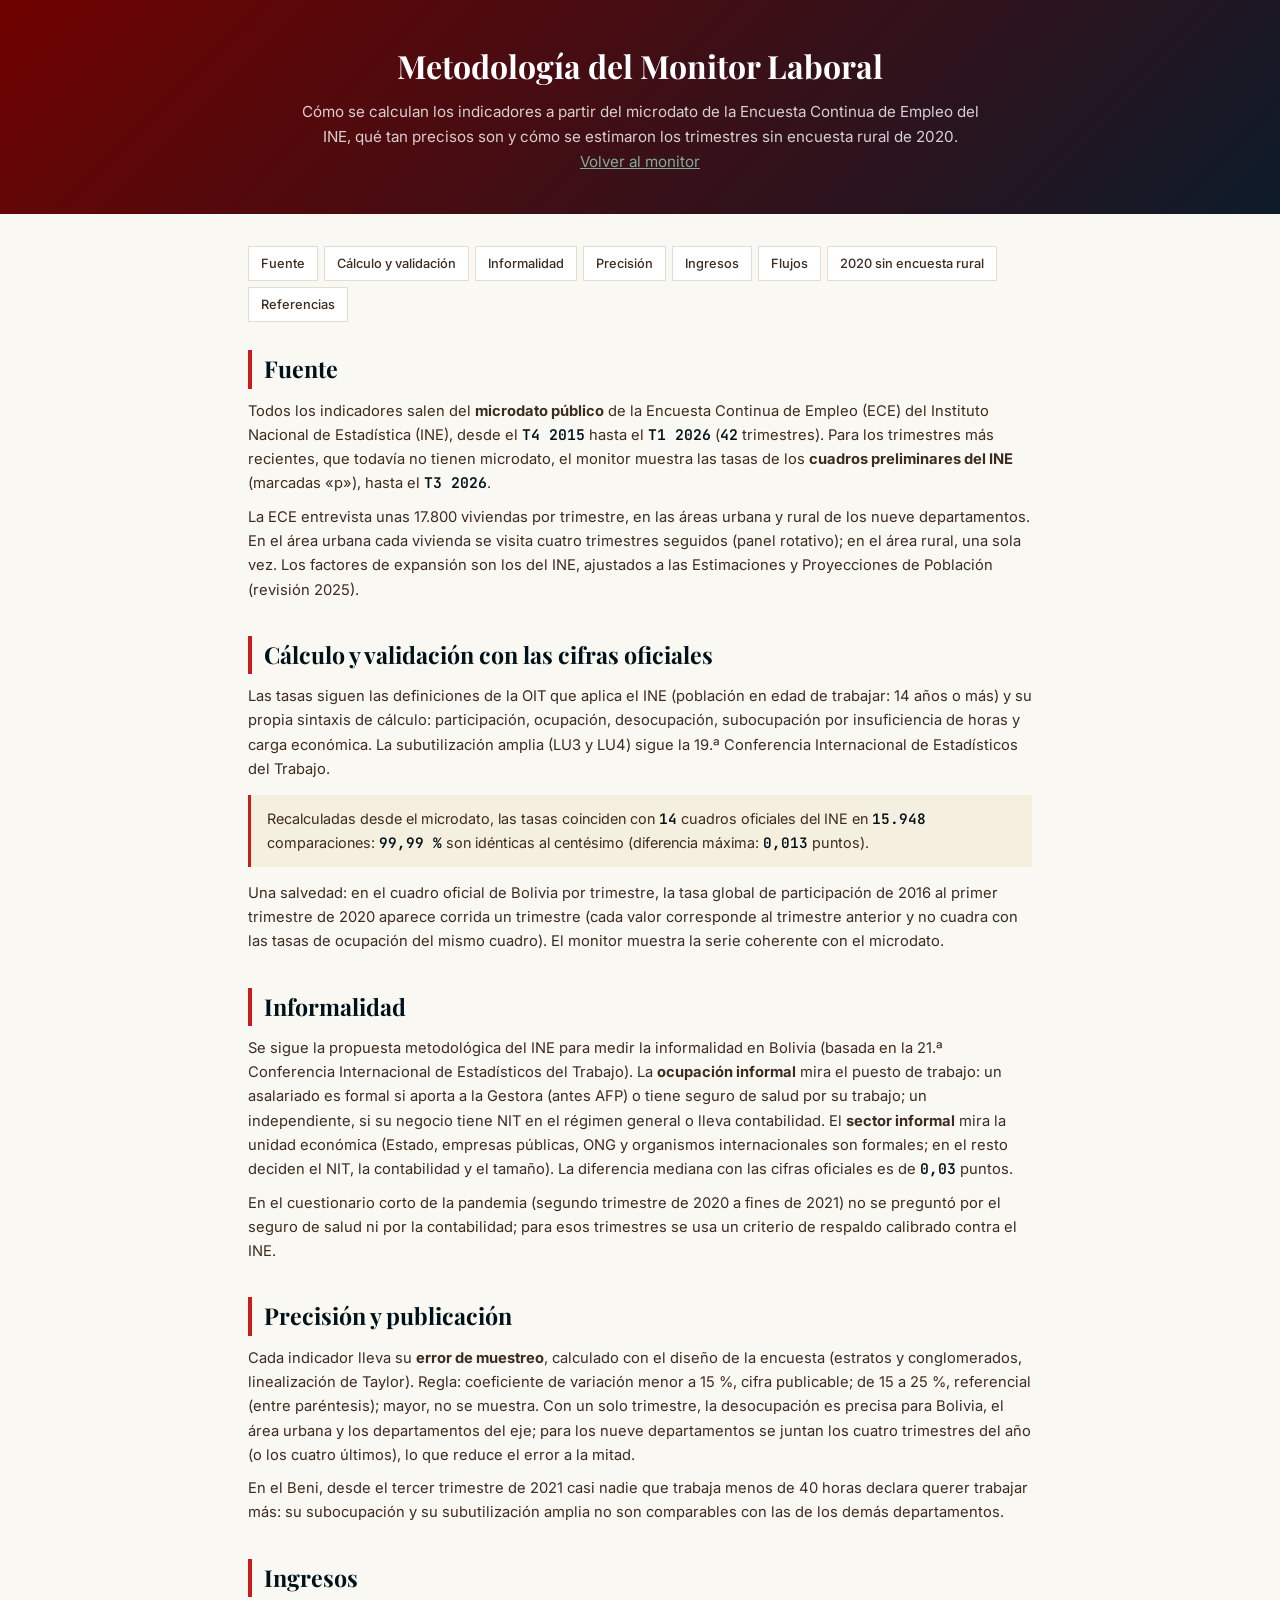
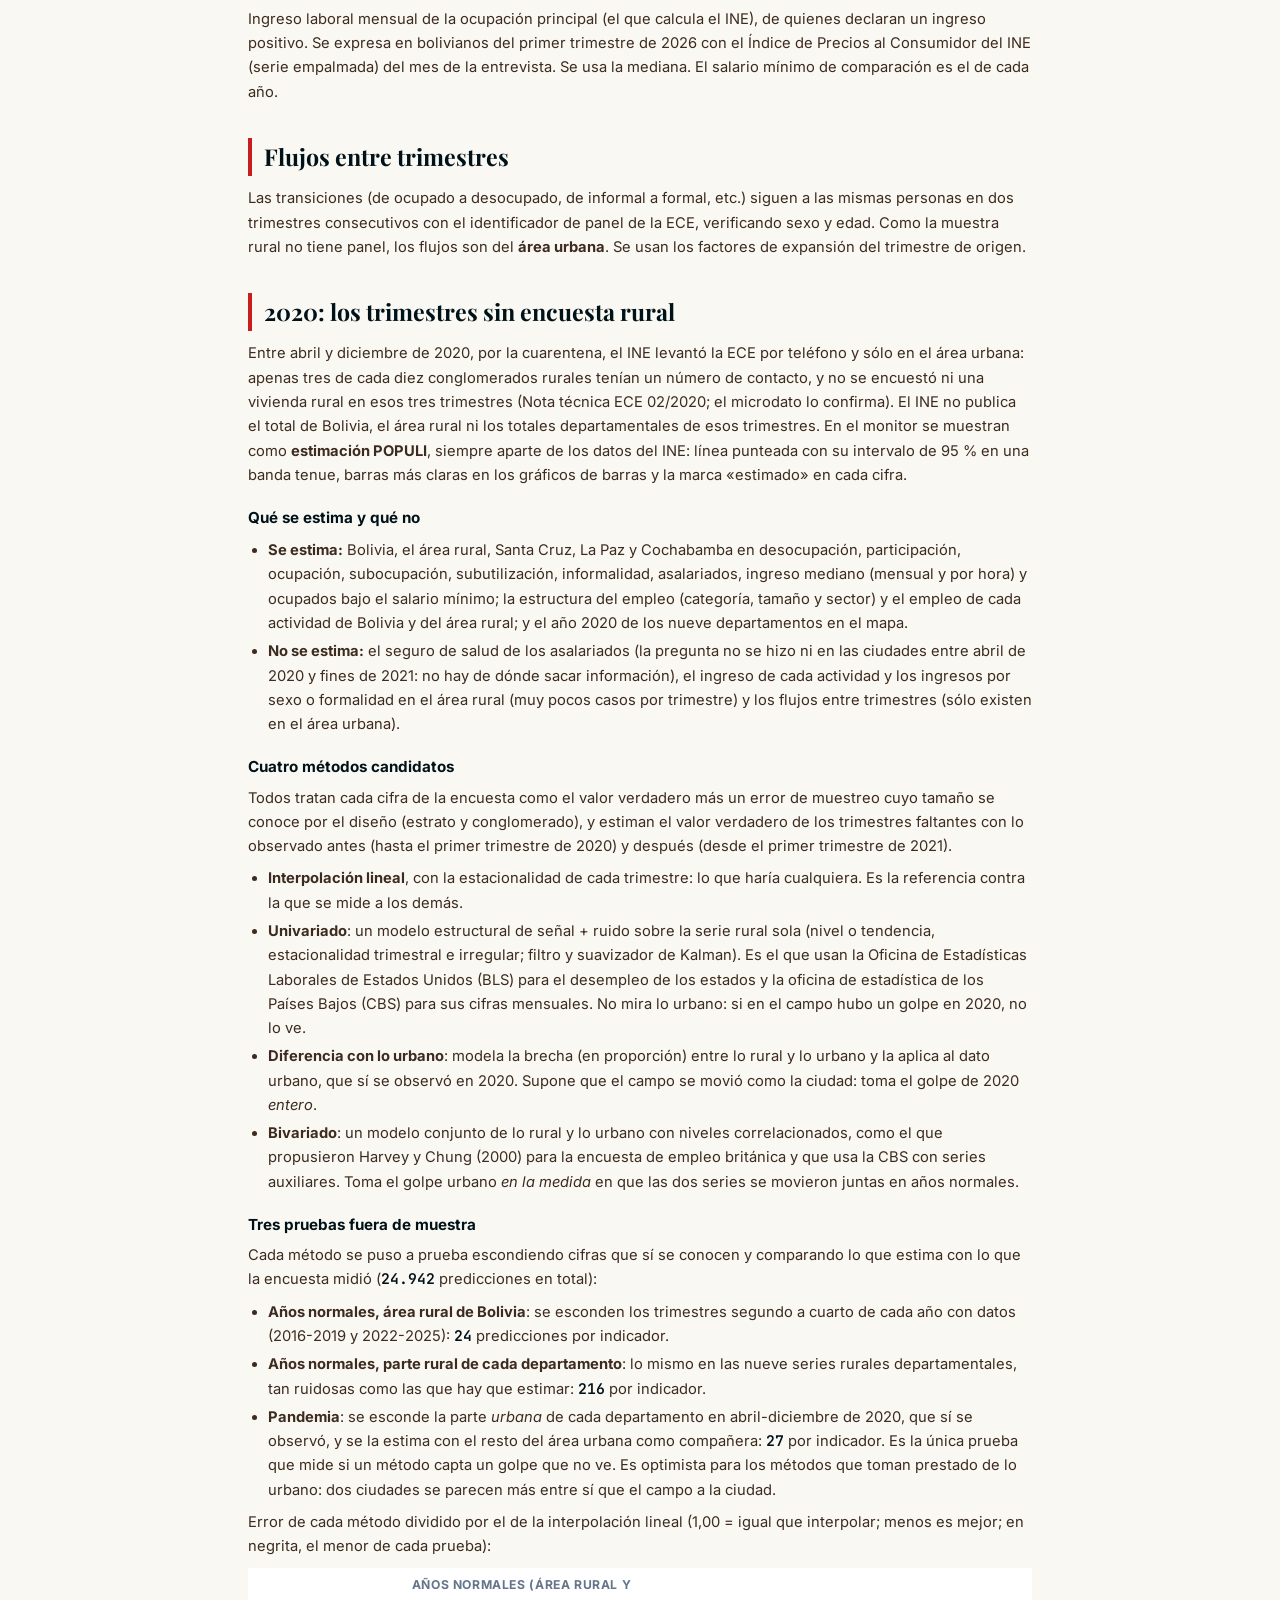
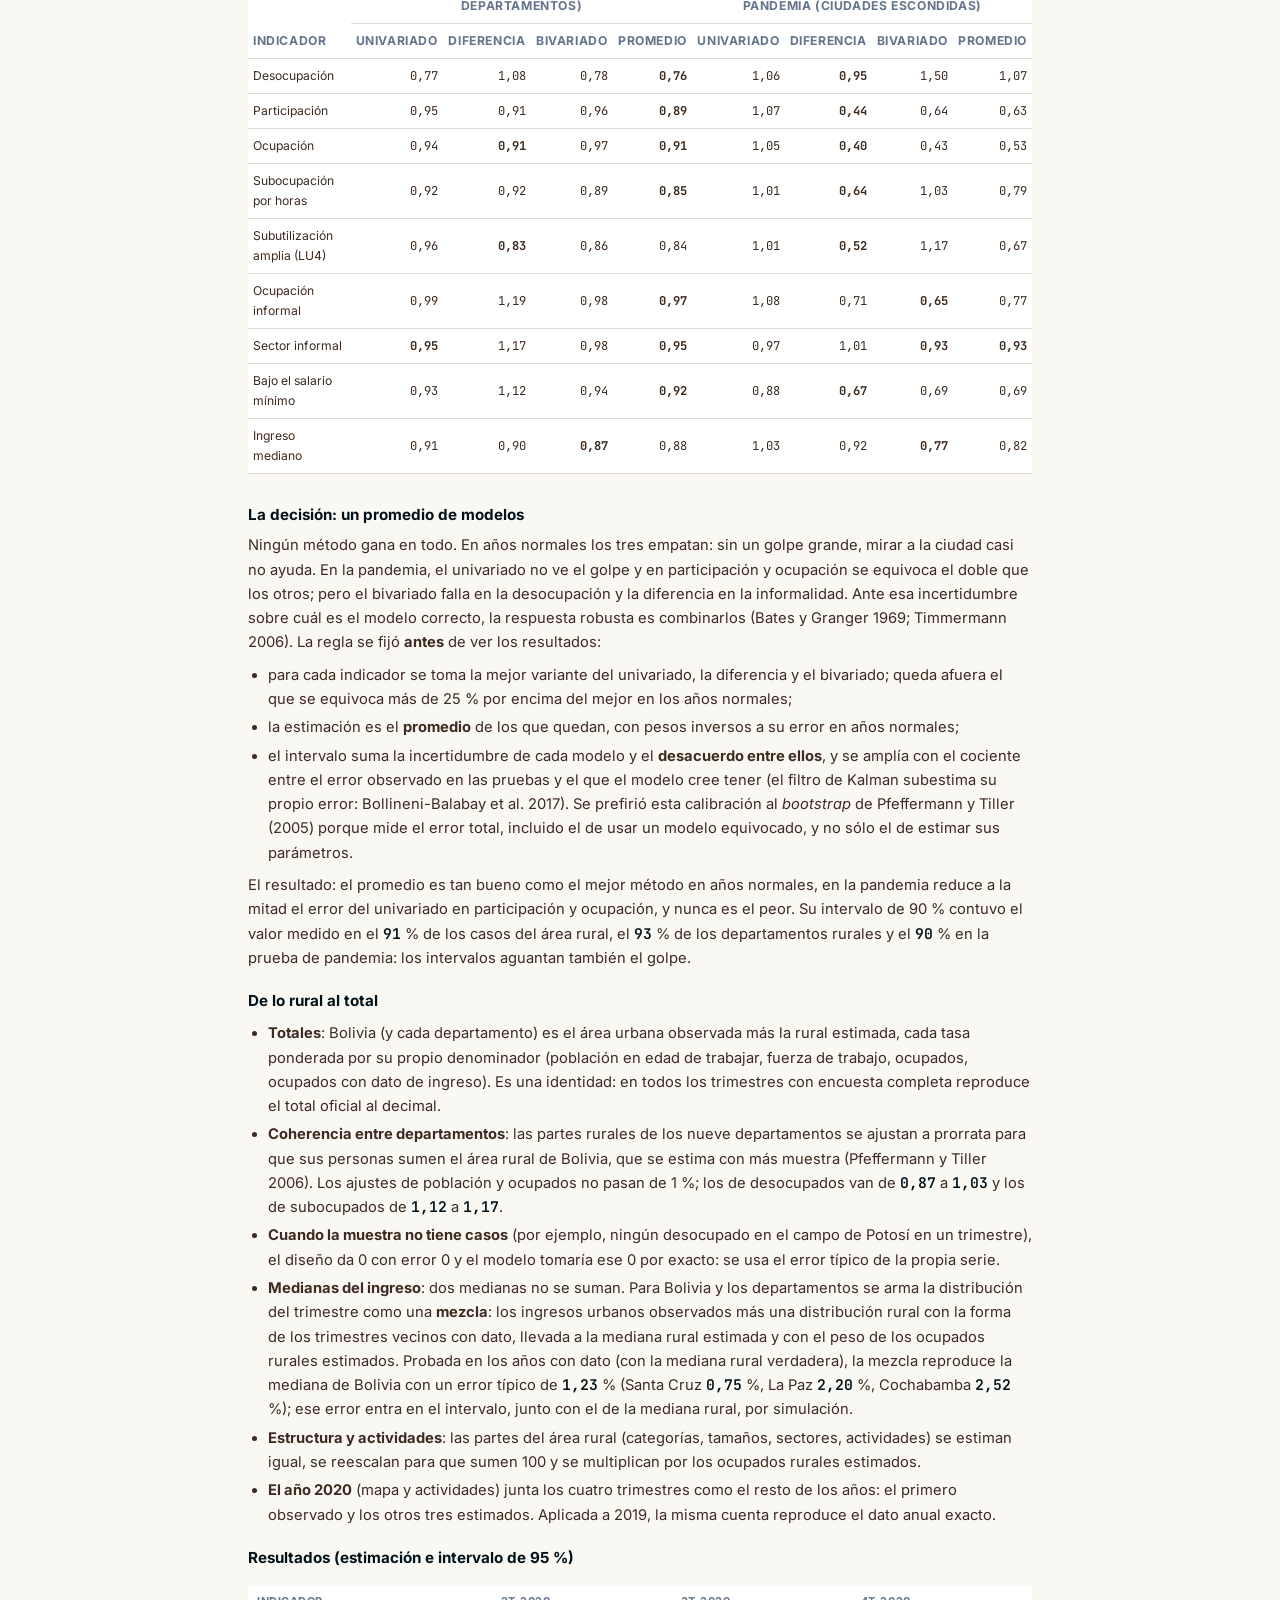
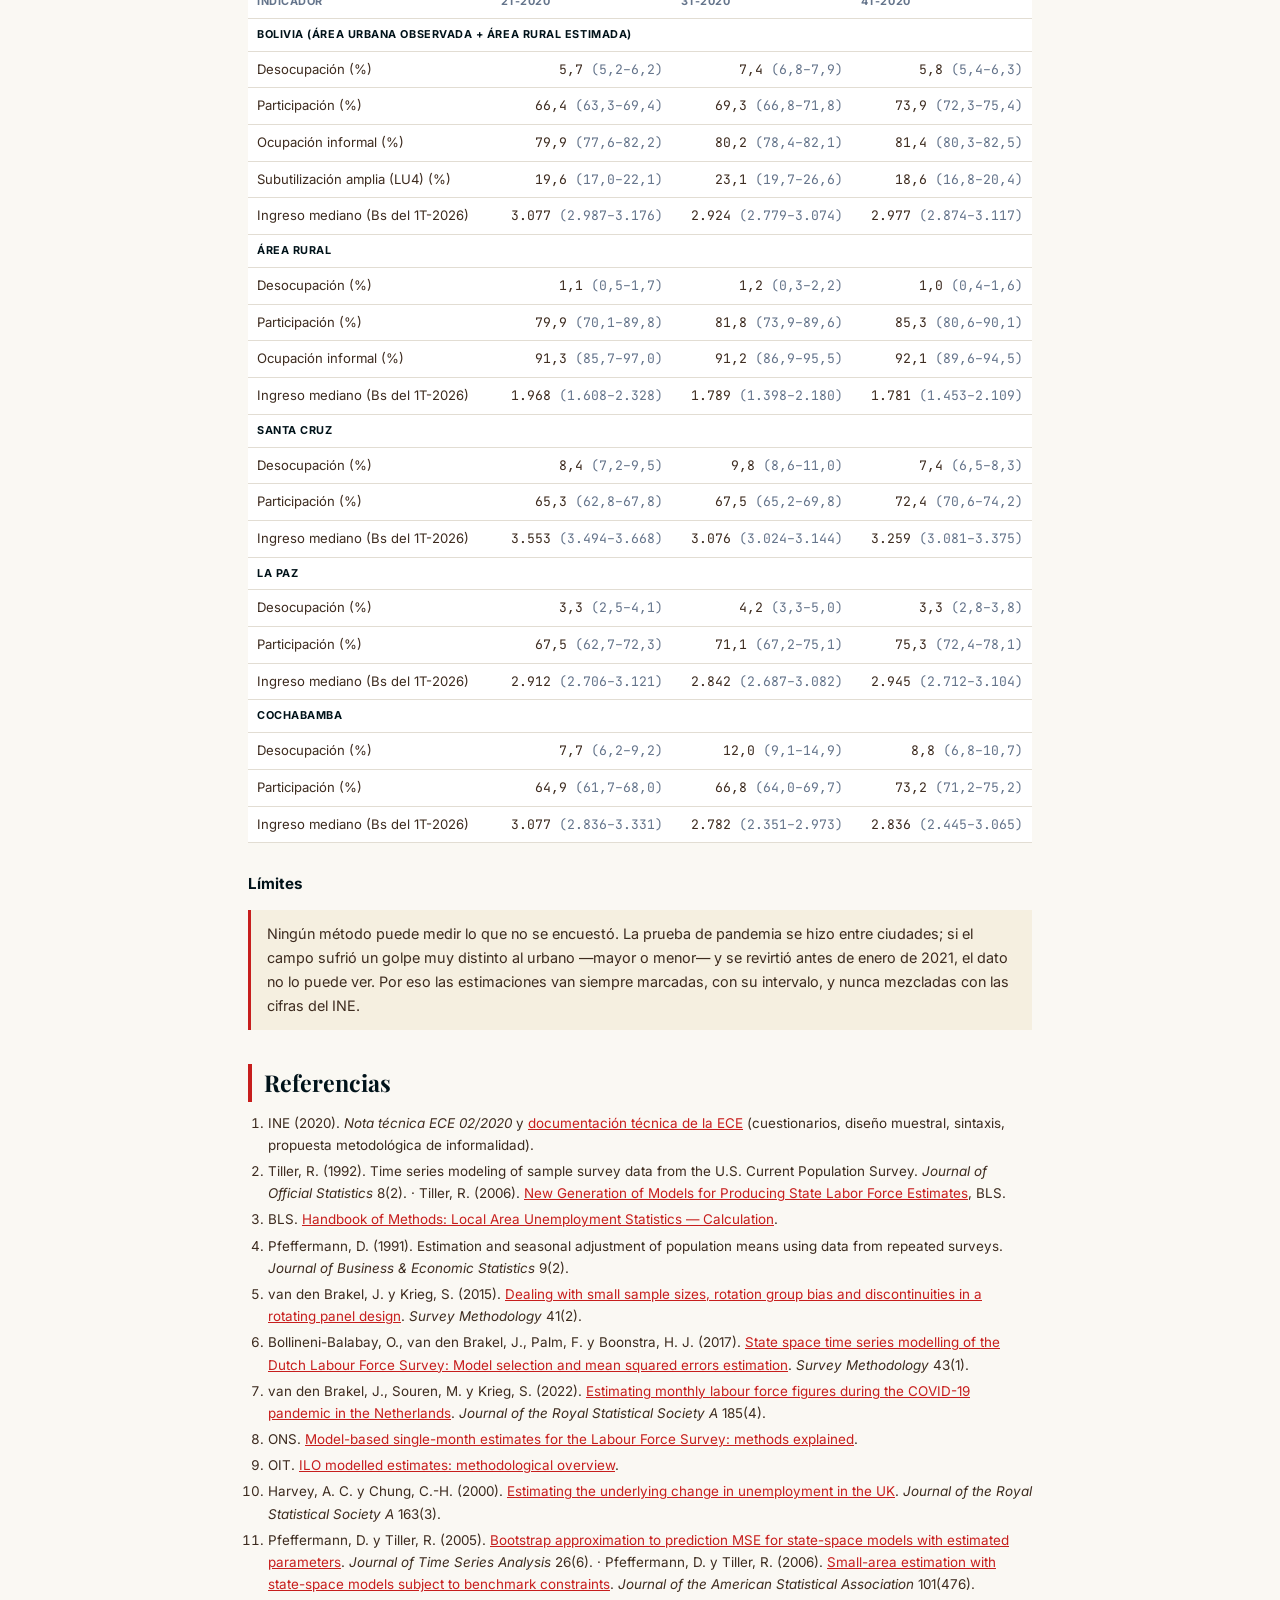
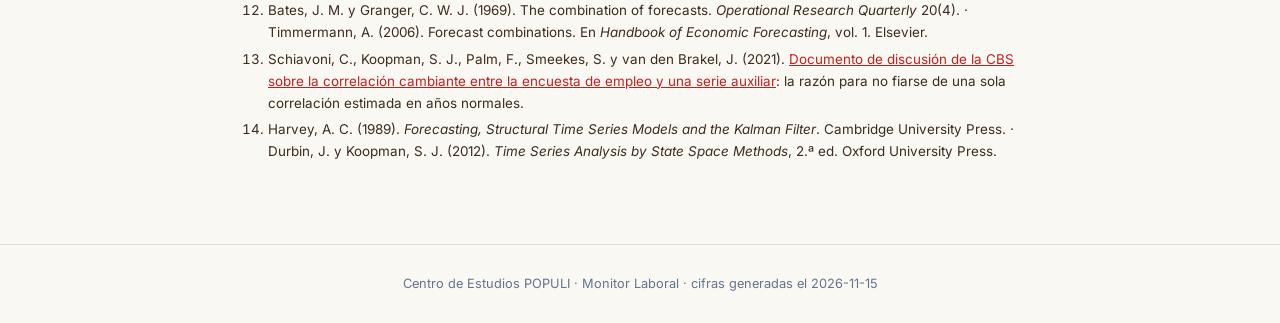
==== commit 1b365c37: "Monitor Laboral en inglés (?lang=en) y correcciones del castellano - Los 8 gráficos salen en inglés " ====
--- a/metodologia.html
+++ b/metodologia.html
@@ -4,6 +4,13 @@
   <meta charset="UTF-8" />
   <meta name="viewport" content="width=device-width, initial-scale=1.0" />
   <title>Metodología · Monitor Laboral · Populi</title>
+  <script>
+    // ?lang=en → inglés: cada texto va en pares lang="es" / lang="en" y el CSS oculta el otro idioma
+    if ((new URLSearchParams(location.search).get('lang') || '').toLowerCase() === 'en') {
+      document.documentElement.lang = 'en';
+      document.title = 'Methodology · Labor Market Monitor · Populi';
+    }
+  </script>
   <link rel="preconnect" href="https://fonts.googleapis.com" />
   <link rel="preconnect" href="https://fonts.gstatic.com" crossorigin />
   <link href="https://fonts.googleapis.com/css2?family=Inter:wght@300..800&family=Playfair+Display:ital,wght@0,400..900;1,400..900&family=JetBrains+Mono:wght@400;500;600;700&display=swap" rel="stylesheet" />
@@ -39,55 +46,104 @@
     #t-met thead th{white-space:normal;vertical-align:bottom}
     .refs li{font-size:.84rem}
     .pie{text-align:center;padding:28px 16px;font-size:.8rem;color:var(--muted);border-top:1px solid var(--border)}
+    html[lang="es"] [lang="en"]{display:none} html[lang="en"] [lang="es"]{display:none}
   </style>
 </head>
 <body>
   <div class="hero">
+    <div lang="es">
     <h1>Metodología del Monitor Laboral</h1>
     <p>Cómo se calculan los indicadores a partir del microdato de la Encuesta Continua de Empleo del INE, qué tan precisos son y cómo se estimaron los trimestres sin encuesta rural de 2020. <a href="index.html">Volver al monitor</a></p>
+    </div>
+    <div lang="en">
+    <h1>Labor Market Monitor Methodology</h1>
+    <p>How the indicators are calculated from the microdata of INE's Continuous Employment Survey, how precise they are, and how the 2020 quarters without a rural survey were estimated. <a href="index.html?lang=en">Back to the monitor</a></p>
+    </div>
   </div>
   <main>
     <nav class="ind">
-      <a href="#fuente">Fuente</a><a href="#calculo">Cálculo y validación</a><a href="#informalidad">Informalidad</a>
-      <a href="#precision">Precisión</a><a href="#ingresos">Ingresos</a><a href="#flujos">Flujos</a><a href="#hueco-2020">2020 sin encuesta rural</a><a href="#referencias">Referencias</a>
+      <a href="#fuente"><span lang="es">Fuente</span><span lang="en">Source</span></a><a href="#calculo"><span lang="es">Cálculo y validación</span><span lang="en">Calculation and validation</span></a><a href="#informalidad"><span lang="es">Informalidad</span><span lang="en">Informality</span></a>
+      <a href="#precision"><span lang="es">Precisión</span><span lang="en">Precision</span></a><a href="#ingresos"><span lang="es">Ingresos</span><span lang="en">Income</span></a><a href="#flujos"><span lang="es">Flujos</span><span lang="en">Flows</span></a><a href="#hueco-2020"><span lang="es">2020 sin encuesta rural</span><span lang="en">2020 without a rural survey</span></a><a href="#referencias"><span lang="es">Referencias</span><span lang="en">References</span></a>
     </nav>
 
     <section id="fuente">
+      <div lang="es">
       <h2>Fuente</h2>
       <p>Todos los indicadores salen del <strong>microdato público</strong> de la Encuesta Continua de Empleo (ECE) del Instituto Nacional de Estadística (INE), desde el <span class="num" data-m="ece.primero"></span> hasta el <span class="num" data-m="ece.ultimo_microdato"></span> (<span class="num" data-m="ece.trimestres"></span> trimestres). Para los trimestres más recientes, que todavía no tienen microdato, el monitor muestra las tasas de los <strong>cuadros preliminares del INE</strong> (marcadas «p»), hasta el <span class="num" data-m="ece.ultimo_dato"></span>.</p>
       <p>La ECE entrevista unas 17.800 viviendas por trimestre, en las áreas urbana y rural de los nueve departamentos. En el área urbana cada vivienda se visita cuatro trimestres seguidos (panel rotativo); en el área rural, una sola vez. Los factores de expansión son los del INE, ajustados a las Estimaciones y Proyecciones de Población (revisión 2025).</p>
+      </div>
+      <div lang="en">
+      <h2>Source</h2>
+      <p>All indicators come from the <strong>public microdata</strong> of the Continuous Employment Survey (ECE) of the National Institute of Statistics (INE), from <span class="num" data-m="ece.primero"></span> to <span class="num" data-m="ece.ultimo_microdato"></span> (<span class="num" data-m="ece.trimestres"></span> quarters). For the most recent quarters, which do not yet have microdata, the monitor shows the rates from <strong>INE's preliminary tables</strong> (marked “p”), through <span class="num" data-m="ece.ultimo_dato"></span>.</p>
+      <p>The ECE interviews about 17,800 dwellings per quarter, in the urban and rural areas of the nine departments. In urban areas each dwelling is visited in four consecutive quarters (rotating panel); in rural areas, only once. The expansion factors are INE's, adjusted to the Population Estimates and Projections (2025 revision).</p>
+      </div>
     </section>
 
     <section id="calculo">
+      <div lang="es">
       <h2>Cálculo y validación con las cifras oficiales</h2>
       <p>Las tasas siguen las definiciones de la OIT que aplica el INE (población en edad de trabajar: 14 años o más) y su propia sintaxis de cálculo: participación, ocupación, desocupación, subocupación por insuficiencia de horas y carga económica. La subutilización amplia (LU3 y LU4) sigue la 19.ª Conferencia Internacional de Estadísticos del Trabajo.</p>
       <div class="caja">Recalculadas desde el microdato, las tasas coinciden con <span class="num" data-m="validacion_ine.cuadros"></span> cuadros oficiales del INE en <span class="num" data-m="validacion_ine.comparaciones" data-fmt="miles"></span> comparaciones: <span class="num" data-m="validacion_ine.exactas_pct" data-fmt="pct"></span> son idénticas al centésimo (diferencia máxima: <span class="num" data-m="validacion_ine.dif_max" data-fmt="dec3"></span> puntos).</div>
       <p>Una salvedad: en el cuadro oficial de Bolivia por trimestre, la tasa global de participación de 2016 al primer trimestre de 2020 aparece corrida un trimestre (cada valor corresponde al trimestre anterior y no cuadra con las tasas de ocupación del mismo cuadro). El monitor muestra la serie coherente con el microdato.</p>
+      </div>
+      <div lang="en">
+      <h2>Calculation and validation against official figures</h2>
+      <p>The rates follow the ILO definitions that INE applies (working-age population: 14 years and older) and INE's own calculation syntax: participation, employment, unemployment, time-related underemployment and economic dependency. Broad underutilization (LU3 and LU4) follows the 19th International Conference of Labour Statisticians.</p>
+      <div class="caja">Recalculated from the microdata, the rates match <span class="num" data-m="validacion_ine.cuadros"></span> official INE tables in <span class="num" data-m="validacion_ine.comparaciones" data-fmt="miles"></span> comparisons: <span class="num" data-m="validacion_ine.exactas_pct" data-fmt="pct"></span> are identical to the hundredth (maximum difference: <span class="num" data-m="validacion_ine.dif_max" data-fmt="dec3"></span> points).</div>
+      <p>One caveat: in the official quarterly table for Bolivia, the participation rate from 2016 to the first quarter of 2020 appears shifted by one quarter (each value corresponds to the previous quarter and does not match the employment-to-population ratios in the same table). The monitor shows the series consistent with the microdata.</p>
+      </div>
     </section>
 
     <section id="informalidad">
+      <div lang="es">
       <h2>Informalidad</h2>
       <p>Se sigue la propuesta metodológica del INE para medir la informalidad en Bolivia (basada en la 21.ª Conferencia Internacional de Estadísticos del Trabajo). La <strong>ocupación informal</strong> mira el puesto de trabajo: un asalariado es formal si aporta a la Gestora (antes AFP) o tiene seguro de salud por su trabajo; un independiente, si su negocio tiene NIT en el régimen general o lleva contabilidad. El <strong>sector informal</strong> mira la unidad económica (Estado, empresas públicas, ONG y organismos internacionales son formales; en el resto deciden el NIT, la contabilidad y el tamaño). La diferencia mediana con las cifras oficiales es de <span class="num" data-m="validacion_ine.informalidad_dif_mediana" data-fmt="dec2"></span> puntos.</p>
       <p>En el cuestionario corto de la pandemia (segundo trimestre de 2020 a fines de 2021) no se preguntó por el seguro de salud ni por la contabilidad; para esos trimestres se usa un criterio de respaldo calibrado contra el INE.</p>
+      </div>
+      <div lang="en">
+      <h2>Informality</h2>
+      <p>The measure follows INE's methodological proposal for measuring informality in Bolivia (based on the 21st International Conference of Labour Statisticians). <strong>Informal employment</strong> looks at the job: a wage employee is formal if they make pension contributions to the Gestora (formerly the AFPs) or have health insurance through their job; a self-employed worker is formal if their business has a tax ID (NIT) under the general regime or keeps accounts. The <strong>informal sector</strong> looks at the economic unit (the State, public enterprises, NGOs and international organizations are formal; for the rest, the NIT, bookkeeping and size decide). The median difference from the official figures is <span class="num" data-m="validacion_ine.informalidad_dif_mediana" data-fmt="dec2"></span> points.</p>
+      <p>The short pandemic questionnaire (second quarter of 2020 to the end of 2021) did not ask about health insurance or bookkeeping; for those quarters a fallback criterion calibrated against INE is used.</p>
+      </div>
     </section>
 
     <section id="precision">
+      <div lang="es">
       <h2>Precisión y publicación</h2>
       <p>Cada indicador lleva su <strong>error de muestreo</strong>, calculado con el diseño de la encuesta (estratos y conglomerados, linealización de Taylor). Regla: coeficiente de variación menor a 15 %, cifra publicable; de 15 a 25 %, referencial (entre paréntesis); mayor, no se muestra. Con un solo trimestre, la desocupación es precisa para Bolivia, el área urbana y los departamentos del eje; para los nueve departamentos se juntan los cuatro trimestres del año (o los cuatro últimos), lo que reduce el error a la mitad.</p>
       <p>En el Beni, desde el tercer trimestre de 2021 casi nadie que trabaja menos de 40 horas declara querer trabajar más: su subocupación y su subutilización amplia no son comparables con las de los demás departamentos.</p>
+      </div>
+      <div lang="en">
+      <h2>Precision and publication</h2>
+      <p>Each indicator carries its <strong>sampling error</strong>, calculated with the survey design (strata and clusters, Taylor linearization). Rule: a coefficient of variation below 15%, the figure is publishable; from 15 to 25%, indicative (in parentheses); higher, it is not shown. With a single quarter, unemployment is precise for Bolivia, urban areas and the central-axis departments; for the nine departments the four quarters of the year (or the last four) are pooled, which cuts the error in half.</p>
+      <p>In Beni, since the third quarter of 2021 almost no one who works fewer than 40 hours reports wanting to work more: its underemployment and broad underutilization are not comparable with those of the other departments.</p>
+      </div>
     </section>
 
     <section id="ingresos">
+      <div lang="es">
       <h2>Ingresos</h2>
       <p>Ingreso laboral mensual de la ocupación principal (el que calcula el INE), de quienes declaran un ingreso positivo. Se expresa en bolivianos del primer trimestre de 2026 con el Índice de Precios al Consumidor del INE (serie empalmada) del mes de la entrevista. Se usa la mediana. El salario mínimo de comparación es el de cada año.</p>
+      </div>
+      <div lang="en">
+      <h2>Income</h2>
+      <p>Monthly labor income from the main job (the one INE calculates), for those who report a positive income. It is expressed in bolivianos of the first quarter of 2026 using INE's Consumer Price Index (spliced series) for the month of the interview. The median is used. The minimum wage used for comparison is that of each year.</p>
+      </div>
     </section>
 
     <section id="flujos">
+      <div lang="es">
       <h2>Flujos entre trimestres</h2>
       <p>Las transiciones (de ocupado a desocupado, de informal a formal, etc.) siguen a las mismas personas en dos trimestres consecutivos con el identificador de panel de la ECE, verificando sexo y edad. Como la muestra rural no tiene panel, los flujos son del <strong>área urbana</strong>. Se usan los factores de expansión del trimestre de origen.</p>
+      </div>
+      <div lang="en">
+      <h2>Flows between quarters</h2>
+      <p>Transitions (from employed to unemployed, from informal to formal, etc.) follow the same people across two consecutive quarters using the ECE panel identifier, checking sex and age. Because the rural sample has no panel, the flows refer to <strong>urban areas</strong>. The expansion factors of the quarter of origin are used.</p>
+      </div>
     </section>
 
     <section id="hueco-2020">
+      <div lang="es">
       <h2>2020: los trimestres sin encuesta rural</h2>
       <p>Entre abril y diciembre de 2020, por la cuarentena, el INE levantó la ECE por teléfono y sólo en el área urbana: apenas tres de cada diez conglomerados rurales tenían un número de contacto, y no se encuestó ni una vivienda rural en esos tres trimestres (Nota técnica ECE 02/2020; el microdato lo confirma). El INE no publica el total de Bolivia, el área rural ni los totales departamentales de esos trimestres. En el monitor se muestran como <strong>estimación POPULI</strong>, siempre aparte de los datos del INE: línea punteada con su intervalo de 95 % en una banda tenue, barras más claras en los gráficos de barras y la marca «estimado» en cada cifra.</p>
 
@@ -114,17 +170,47 @@
         <li><strong>Pandemia</strong>: se esconde la parte <em>urbana</em> de cada departamento en abril-diciembre de 2020, que sí se observó, y se la estima con el resto del área urbana como compañera: <span class="num" data-m="hueco.pruebas.V2"></span> por indicador. Es la única prueba que mide si un método capta un golpe que no ve. Es optimista para los métodos que toman prestado de lo urbano: dos ciudades se parecen más entre sí que el campo a la ciudad.</li>
       </ul>
       <p>Error de cada método dividido por el de la interpolación lineal (1,00 = igual que interpolar; menos es mejor; en negrita, el menor de cada prueba):</p>
+      </div>
+      <div lang="en">
+      <h2>2020: the quarters without a rural survey</h2>
+      <p>Between April and December 2020, because of the lockdown, INE conducted the ECE by phone and only in urban areas: barely three in ten rural clusters had a contact number, and not a single rural dwelling was surveyed in those three quarters (Nota técnica ECE 02/2020; the microdata confirm it). INE does not publish the total for Bolivia, for rural areas or the departmental totals for those quarters. In the monitor they are shown as a <strong>POPULI estimate</strong>, always apart from INE data: a dashed line with its 95% interval in a faint band, lighter bars in the bar charts, and the label “estimated” on every figure.</p>
+
+      <h3>What is estimated and what is not</h3>
+      <ul>
+        <li><strong>Estimated:</strong> Bolivia, rural areas, Santa Cruz, La Paz and Cochabamba for unemployment, participation, employment, underemployment, underutilization, informality, wage employees, median income (monthly and hourly) and employed people below the minimum wage; the structure of employment (status in employment, size and sector) and employment in each activity for Bolivia and rural areas; and the year 2020 for the nine departments on the map.</li>
+        <li><strong>Not estimated:</strong> health insurance of wage employees (the question was not asked even in the cities between April 2020 and the end of 2021: there is nowhere to get the information from), income by activity and income by sex or formality in rural areas (very few cases per quarter), and flows between quarters (they exist only for urban areas).</li>
+      </ul>
+
+      <h3>Four candidate methods</h3>
+      <p>All of them treat each survey figure as the true value plus a sampling error whose size is known from the design (stratum and cluster), and they estimate the true value for the missing quarters from what was observed before (up to the first quarter of 2020) and after (from the first quarter of 2021).</p>
+      <ul>
+        <li><strong>Linear interpolation</strong>, with each quarter's seasonality: what anyone would do. It is the benchmark against which the others are measured.</li>
+        <li><strong>Univariate</strong>: a structural signal-plus-noise model of the rural series alone (level or trend, quarterly seasonality and irregular component; Kalman filter and smoother). It is the type of model the U.S. Bureau of Labor Statistics (BLS) uses for state unemployment and the statistical office of the Netherlands (CBS) for its monthly figures. It does not look at urban data: if rural areas took a hit in 2020, it does not see it.</li>
+        <li><strong>Difference from urban</strong>: it models the gap (in proportional terms) between rural and urban and applies it to the urban figure, which was observed in 2020. It assumes that rural areas moved like the cities: it takes in the <em>entire</em> 2020 shock.</li>
+        <li><strong>Bivariate</strong>: a joint model of rural and urban with correlated levels, like the one Harvey and Chung (2000) proposed for the British labor force survey and that CBS uses with auxiliary series. It takes in the urban shock <em>to the extent</em> that the two series moved together in normal years.</li>
+      </ul>
+
+      <h3>Three out-of-sample tests</h3>
+      <p>Each method was tested by hiding figures that are in fact known and comparing what it estimates with what the survey measured (<span class="num" data-m="hueco.predicciones" data-fmt="miles"></span> predictions in all):</p>
+      <ul>
+        <li><strong>Normal years, Bolivia's rural areas</strong>: the second to fourth quarters of each year with data (2016–2019 and 2022–2025) are hidden: <span class="num" data-m="hueco.pruebas.V1"></span> predictions per indicator.</li>
+        <li><strong>Normal years, rural part of each department</strong>: the same for the nine departmental rural series, as noisy as the ones that have to be estimated: <span class="num" data-m="hueco.pruebas.V1b"></span> per indicator.</li>
+        <li><strong>Pandemic</strong>: the <em>urban</em> part of each department in April–December 2020, which was observed, is hidden and estimated with the rest of the urban areas as its companion series: <span class="num" data-m="hueco.pruebas.V2"></span> per indicator. It is the only test that measures whether a method captures a shock it does not see. It is optimistic for the methods that borrow from urban data: two cities resemble each other more than the countryside resembles the city.</li>
+      </ul>
+      <p>Error of each method divided by that of linear interpolation (1.00 = same as interpolating; lower is better; in bold, the lowest in each test):</p>
+      </div>
       <div class="tabla"><table id="t-met"><thead>
-        <tr><th rowspan="2">Indicador</th><th colspan="4" style="text-align:center">Años normales (área rural y departamentos)</th><th colspan="4" style="text-align:center">Pandemia (ciudades escondidas)</th></tr>
-        <tr><th>Univariado</th><th>Diferencia</th><th>Bivariado</th><th>Promedio</th><th>Univariado</th><th>Diferencia</th><th>Bivariado</th><th>Promedio</th></tr>
+        <tr><th rowspan="2"><span lang="es">Indicador</span><span lang="en">Indicator</span></th><th colspan="4" style="text-align:center"><span lang="es">Años normales (área rural y departamentos)</span><span lang="en">Normal years (rural areas and departments)</span></th><th colspan="4" style="text-align:center"><span lang="es">Pandemia (ciudades escondidas)</span><span lang="en">Pandemic (hidden cities)</span></th></tr>
+        <tr><th><span lang="es">Univariado</span><span lang="en">Univariate</span></th><th><span lang="es">Diferencia</span><span lang="en">Difference</span></th><th><span lang="es">Bivariado</span><span lang="en">Bivariate</span></th><th><span lang="es">Promedio</span><span lang="en">Average</span></th><th><span lang="es">Univariado</span><span lang="en">Univariate</span></th><th><span lang="es">Diferencia</span><span lang="en">Difference</span></th><th><span lang="es">Bivariado</span><span lang="en">Bivariate</span></th><th><span lang="es">Promedio</span><span lang="en">Average</span></th></tr>
       </thead><tbody></tbody></table></div>
 
+      <div lang="es">
       <h3>La decisión: un promedio de modelos</h3>
       <p>Ningún método gana en todo. En años normales los tres empatan: sin un golpe grande, mirar a la ciudad casi no ayuda. En la pandemia, el univariado no ve el golpe y en participación y ocupación se equivoca el doble que los otros; pero el bivariado falla en la desocupación y la diferencia en la informalidad. Ante esa incertidumbre sobre cuál es el modelo correcto, la respuesta robusta es combinarlos (Bates y Granger 1969; Timmermann 2006). La regla se fijó <strong>antes</strong> de ver los resultados:</p>
       <ul>
         <li>para cada indicador se toma la mejor variante del univariado, la diferencia y el bivariado; queda afuera el que se equivoca más de 25 % por encima del mejor en los años normales;</li>
         <li>la estimación es el <strong>promedio</strong> de los que quedan, con pesos inversos a su error en años normales;</li>
-        <li>el intervalo suma la incertidumbre de cada modelo y el <strong>desacuerdo entre ellos</strong>, y se amplía con el cociente entre el error observado en las pruebas y el que el modelo cree tener (el filtro de Kalman subestima su propio error: van den Brakel y Krieg 2017). Se prefirió esta calibración al <em>bootstrap</em> de Pfeffermann y Tiller (2005) porque mide el error total, incluido el de usar un modelo equivocado, y no sólo el de estimar sus parámetros.</li>
+        <li>el intervalo suma la incertidumbre de cada modelo y el <strong>desacuerdo entre ellos</strong>, y se amplía con el cociente entre el error observado en las pruebas y el que el modelo cree tener (el filtro de Kalman subestima su propio error: Bollineni-Balabay et al. 2017). Se prefirió esta calibración al <em>bootstrap</em> de Pfeffermann y Tiller (2005) porque mide el error total, incluido el de usar un modelo equivocado, y no sólo el de estimar sus parámetros.</li>
       </ul>
       <p>El resultado: el promedio es tan bueno como el mejor método en años normales, en la pandemia reduce a la mitad el error del univariado en participación y ocupación, y nunca es el peor. Su intervalo de 90 % contuvo el valor medido en el <span class="num" data-m="hueco.cobertura90.V1"></span> % de los casos del área rural, el <span class="num" data-m="hueco.cobertura90.V1b"></span> % de los departamentos rurales y el <span class="num" data-m="hueco.cobertura90.V2"></span> % en la prueba de pandemia: los intervalos aguantan también el golpe.</p>
 
@@ -139,13 +225,43 @@
       </ul>
 
       <h3>Resultados (estimación e intervalo de 95 %)</h3>
-      <div class="tabla"><table id="t-res"><thead><tr><th>Indicador</th><th>2T-2020</th><th>3T-2020</th><th>4T-2020</th></tr></thead><tbody></tbody></table></div>
-
+      </div>
+      <div lang="en">
+      <h3>The decision: a model average</h3>
+      <p>No method wins on every count. In normal years the three are tied: without a large shock, looking at the cities hardly helps. In the pandemic, the univariate model does not see the shock and, for participation and employment, its error is twice that of the others; but the bivariate model fails on unemployment, and the difference model on informality. Given this uncertainty about which model is the right one, the robust answer is to combine them (Bates and Granger 1969; Timmermann 2006). The rule was set <strong>before</strong> seeing the results:</p>
+      <ul>
+        <li>for each indicator, the best variant of the univariate, difference and bivariate models is taken; a model is left out if its error in normal years is more than 25% above that of the best one;</li>
+        <li>the estimate is the <strong>average</strong> of the remaining models, with weights inverse to their error in normal years;</li>
+        <li>the interval adds up the uncertainty of each model and the <strong>disagreement among them</strong>, and it is widened by the ratio between the error observed in the tests and the error the model believes it has (the Kalman filter underestimates its own error: Bollineni-Balabay et al. 2017). This calibration was preferred to the bootstrap of Pfeffermann and Tiller (2005) because it measures the total error, including that of using the wrong model, and not only that of estimating its parameters.</li>
+      </ul>
+      <p>The result: the average is as good as the best method in normal years, in the pandemic it halves the univariate model's error for participation and employment, and it is never the worst. Its 90% interval contained the measured value in <span class="num" data-m="hueco.cobertura90.V1"></span>% of the cases for rural areas, <span class="num" data-m="hueco.cobertura90.V1b"></span>% for the rural parts of the departments and <span class="num" data-m="hueco.cobertura90.V2"></span>% in the pandemic test: the intervals also hold up under the shock.</p>
+
+      <h3>From rural to total</h3>
+      <ul>
+        <li><strong>Totals</strong>: Bolivia (and each department) is the sum of the observed urban areas and the estimated rural areas, each rate weighted by its own denominator (working-age population, labor force, employed, employed with income data). It is an identity: in every quarter with a complete survey it reproduces the official total to the decimal.</li>
+        <li><strong>Consistency across departments</strong>: the rural parts of the nine departments are adjusted pro rata so that their counts of people add up to those of Bolivia's rural areas, which are estimated with a larger sample (Pfeffermann and Tiller 2006). The adjustments to population and employed do not exceed 1%; those to the unemployed range from <span class="num" data-m="hueco.coherencia.des.0" data-fmt="dec2"></span> to <span class="num" data-m="hueco.coherencia.des.1" data-fmt="dec2"></span> and those to the underemployed from <span class="num" data-m="hueco.coherencia.tsub.0" data-fmt="dec2"></span> to <span class="num" data-m="hueco.coherencia.tsub.1" data-fmt="dec2"></span>.</li>
+        <li><strong>When the sample has no cases</strong> (for example, no unemployed person in rural Potosí in a given quarter), the design gives 0 with an error of 0 and the model would take that 0 as exact: the typical error of the series itself is used.</li>
+        <li><strong>Income medians</strong>: two medians cannot be added. For Bolivia and the departments, the quarter's distribution is built as a <strong>mixture</strong>: the observed urban incomes plus a rural distribution with the shape of the neighboring quarters with data, shifted to the estimated rural median and weighted by the estimated rural employed. Tested in the years with data (with the true rural median), the mixture reproduces Bolivia's median with a typical error of <span class="num" data-m="hueco.mezcla_error_pct.Bolivia" data-fmt="dec2"></span>% (Santa Cruz <span class="num" data-m="hueco.mezcla_error_pct.Santa Cruz" data-fmt="dec2"></span>%, La Paz <span class="num" data-m="hueco.mezcla_error_pct.La Paz" data-fmt="dec2"></span>%, Cochabamba <span class="num" data-m="hueco.mezcla_error_pct.Cochabamba" data-fmt="dec2"></span>%); that error enters the interval, together with that of the rural median, by simulation.</li>
+        <li><strong>Structure and activities</strong>: the rural shares (status in employment, size, sector, activity) are estimated the same way, rescaled to add up to 100 and multiplied by the estimated rural employed.</li>
+        <li><strong>The year 2020</strong> (map and activities) pools the four quarters as in the other years: the first one observed and the other three estimated. Applied to 2019, the same calculation reproduces the exact annual figure.</li>
+      </ul>
+
+      <h3>Results (estimate and 95% interval)</h3>
+      </div>
+      <div class="tabla"><table id="t-res"><thead><tr><th><span lang="es">Indicador</span><span lang="en">Indicator</span></th><th><span lang="es">2T-2020</span><span lang="en">Q2 2020</span></th><th><span lang="es">3T-2020</span><span lang="en">Q3 2020</span></th><th><span lang="es">4T-2020</span><span lang="en">Q4 2020</span></th></tr></thead><tbody></tbody></table></div>
+
+      <div lang="es">
       <h3>Límites</h3>
       <div class="caja">Ningún método puede medir lo que no se encuestó. La prueba de pandemia se hizo entre ciudades; si el campo sufrió un golpe muy distinto al urbano —mayor o menor— y se revirtió antes de enero de 2021, el dato no lo puede ver. Por eso las estimaciones van siempre marcadas, con su intervalo, y nunca mezcladas con las cifras del INE.</div>
+      </div>
+      <div lang="en">
+      <h3>Limitations</h3>
+      <div class="caja">No method can measure what was not surveyed. The pandemic test was run among cities; if rural areas suffered a shock very different from the urban one—larger or smaller—and it reversed before January 2021, the data cannot see it. That is why the estimates are always marked, with their interval, and never mixed with INE figures.</div>
+      </div>
     </section>
 
     <section id="referencias">
+      <div lang="es">
       <h2>Referencias</h2>
       <ol class="refs">
         <li>INE (2020). <em>Nota técnica ECE 02/2020</em> y <a href="https://www.ine.gob.bo/index.php/informacion-tecnica/" target="_blank" rel="noopener">documentación técnica de la ECE</a> (cuestionarios, diseño muestral, sintaxis, propuesta metodológica de informalidad).</li>
@@ -163,26 +279,52 @@
         <li>Schiavoni, C., Koopman, S. J., Palm, F., Smeekes, S. y van den Brakel, J. (2021). <a href="https://www.cbs.nl/-/media/_pdf/2021/08/time-varying-cor.pdf" target="_blank" rel="noopener">Documento de discusión de la CBS sobre la correlación cambiante entre la encuesta de empleo y una serie auxiliar</a>: la razón para no fiarse de una sola correlación estimada en años normales.</li>
         <li>Harvey, A. C. (1989). <em>Forecasting, Structural Time Series Models and the Kalman Filter</em>. Cambridge University Press. · Durbin, J. y Koopman, S. J. (2012). <em>Time Series Analysis by State Space Methods</em>, 2.ª ed. Oxford University Press.</li>
       </ol>
+      </div>
+      <div lang="en">
+      <h2>References</h2>
+      <ol class="refs">
+        <li>INE (2020). <em>Nota técnica ECE 02/2020</em> and <a href="https://www.ine.gob.bo/index.php/informacion-tecnica/" target="_blank" rel="noopener">ECE technical documentation</a> (questionnaires, sample design, syntax, methodological proposal for measuring informality).</li>
+        <li>Tiller, R. (1992). Time series modeling of sample survey data from the U.S. Current Population Survey. <em>Journal of Official Statistics</em> 8(2). · Tiller, R. (2006). <a href="https://www.bls.gov/osmr/research-papers/2006/pdf/st060010.pdf" target="_blank" rel="noopener">New Generation of Models for Producing State Labor Force Estimates</a>, BLS.</li>
+        <li>BLS. <a href="https://www.bls.gov/opub/hom/lau/calculation.htm" target="_blank" rel="noopener">Handbook of Methods: Local Area Unemployment Statistics — Calculation</a>.</li>
+        <li>Pfeffermann, D. (1991). Estimation and seasonal adjustment of population means using data from repeated surveys. <em>Journal of Business &amp; Economic Statistics</em> 9(2).</li>
+        <li>van den Brakel, J. and Krieg, S. (2015). <a href="https://www150.statcan.gc.ca/n1/pub/12-001-x/2015002/article/14231-eng.htm" target="_blank" rel="noopener">Dealing with small sample sizes, rotation group bias and discontinuities in a rotating panel design</a>. <em>Survey Methodology</em> 41(2).</li>
+        <li>Bollineni-Balabay, O., van den Brakel, J., Palm, F. and Boonstra, H. J. (2017). <a href="https://www150.statcan.gc.ca/pub/12-001-x/2017001/article/14819/01-eng.htm" target="_blank" rel="noopener">State space time series modelling of the Dutch Labour Force Survey: Model selection and mean squared errors estimation</a>. <em>Survey Methodology</em> 43(1).</li>
+        <li>van den Brakel, J., Souren, M. and Krieg, S. (2022). <a href="https://econpapers.repec.org/RePEc:bla:jorssa:v:185:y:2022:i:4:p:1560-1583" target="_blank" rel="noopener">Estimating monthly labour force figures during the COVID-19 pandemic in the Netherlands</a>. <em>Journal of the Royal Statistical Society A</em> 185(4).</li>
+        <li>ONS. <a href="https://www.ons.gov.uk/employmentandlabourmarket/peopleinwork/employmentandemployeetypes/methodologies/experimentalmodelbasedsinglemonthestimatesforthelabourforcesurveymethodsexplained" target="_blank" rel="noopener">Model-based single-month estimates for the Labour Force Survey: methods explained</a>.</li>
+        <li>ILO. <a href="https://ilostat.ilo.org/methods/concepts-and-definitions/ilo-modelled-estimates/" target="_blank" rel="noopener">ILO modelled estimates: methodological overview</a>.</li>
+        <li>Harvey, A. C. and Chung, C.-H. (2000). <a href="https://ideas.repec.org/a/bla/jorssa/v163y2000i3p303-309.html" target="_blank" rel="noopener">Estimating the underlying change in unemployment in the UK</a>. <em>Journal of the Royal Statistical Society A</em> 163(3).</li>
+        <li>Pfeffermann, D. and Tiller, R. (2005). <a href="https://eprints.soton.ac.uk/9731/" target="_blank" rel="noopener">Bootstrap approximation to prediction MSE for state-space models with estimated parameters</a>. <em>Journal of Time Series Analysis</em> 26(6). · Pfeffermann, D. and Tiller, R. (2006). <a href="https://eprints.soton.ac.uk/17487" target="_blank" rel="noopener">Small-area estimation with state-space models subject to benchmark constraints</a>. <em>Journal of the American Statistical Association</em> 101(476).</li>
+        <li>Bates, J. M. and Granger, C. W. J. (1969). The combination of forecasts. <em>Operational Research Quarterly</em> 20(4). · Timmermann, A. (2006). Forecast combinations. In <em>Handbook of Economic Forecasting</em>, vol. 1. Elsevier.</li>
+        <li>Schiavoni, C., Koopman, S. J., Palm, F., Smeekes, S. and van den Brakel, J. (2021). <a href="https://www.cbs.nl/-/media/_pdf/2021/08/time-varying-cor.pdf" target="_blank" rel="noopener">CBS discussion paper on the time-varying correlation between the labor force survey and an auxiliary series</a>: the reason not to rely on a single correlation estimated in normal years.</li>
+        <li>Harvey, A. C. (1989). <em>Forecasting, Structural Time Series Models and the Kalman Filter</em>. Cambridge University Press. · Durbin, J. and Koopman, S. J. (2012). <em>Time Series Analysis by State Space Methods</em>, 2nd ed. Oxford University Press.</li>
+      </ol>
+      </div>
     </section>
   </main>
-  <div class="pie">Centro de Estudios POPULI · Monitor Laboral · <span id="gen"></span></div>
+  <div class="pie">Centro de Estudios POPULI · <span lang="es">Monitor Laboral</span><span lang="en">Labor Market Monitor</span> · <span id="gen"></span></div>
 
   <script>
   (function () {
-    var nb = function (x, d) { return x == null ? '—' : Number(x).toLocaleString('es-BO', { minimumFractionDigits: d, maximumFractionDigits: d }); };
-    var fecha = function (k) { var m = /^(\d{4})-T(\d)$/.exec(k || ''); return m ? 'T' + m[2] + ' ' + m[1] : k; };
-    var NOM = { td: 'Desocupación', tgp: 'Participación', to: 'Ocupación', toi: 'Ocupación informal', tosi: 'Sector informal', tsub: 'Subocupación por horas', lu4: 'Subutilización amplia (LU4)', ylab_med: 'Ingreso mediano (Bs del 1T-2026)', pet: 'Población en edad de trabajar' };
-    var MOD = { 'nivel+est.fija': 'nivel + estacionalidad fija', 'nivel+est.estoc': 'nivel + estacionalidad cambiante', 'tendencia+est.fija': 'tendencia + estacionalidad fija' };
+    // idioma: lo fija el script del <head> (?lang=en); en castellano todo sale como antes
+    var EN = document.documentElement.lang === 'en';
+    var T = function (es, en) { return EN ? en : es; };
+    var nb = function (x, d) { return x == null ? '—' : Number(x).toLocaleString(T('es-BO', 'en-US'), { minimumFractionDigits: d, maximumFractionDigits: d }); };
+    var fecha = function (k) { var m = /^(\d{4})-T(\d)$/.exec(k || ''); return m ? T('T', 'Q') + m[2] + ' ' + m[1] : k; };
+    var NOM = T({ td: 'Desocupación', tgp: 'Participación', to: 'Ocupación', toi: 'Ocupación informal', tosi: 'Sector informal', tsub: 'Subocupación por horas', lu4: 'Subutilización amplia (LU4)', ylab_med: 'Ingreso mediano (Bs del 1T-2026)', pet: 'Población en edad de trabajar' },
+      { td: 'Unemployment rate', tgp: 'Participation rate', to: 'Employment rate', toi: 'Informal employment', tosi: 'Informal sector', tsub: 'Time-related underemployment', lu4: 'Broad underutilization (LU4)', ylab_med: 'Median income (Q1 2026 Bs)', pet: 'Working-age population' });
+    var MOD = T({ 'nivel+est.fija': 'nivel + estacionalidad fija', 'nivel+est.estoc': 'nivel + estacionalidad cambiante', 'tendencia+est.fija': 'tendencia + estacionalidad fija' },
+      { 'nivel+est.fija': 'level + fixed seasonality', 'nivel+est.estoc': 'level + time-varying seasonality', 'tendencia+est.fija': 'trend + fixed seasonality' });
     var ORDEN = ['td', 'tgp', 'to', 'toi', 'tosi', 'tsub', 'lu4', 'ylab_med'];
     fetch('data/metodologia.json?v=' + new Date().toISOString().slice(0, 10)).then(function (r) { return r.json(); }).then(function (M) {
       document.querySelectorAll('[data-m]').forEach(function (el) {
         var v = el.dataset.m.split('.').reduce(function (o, k) { return o && o[k]; }, M), f = el.dataset.fmt;
-        el.textContent = f === 'pct' ? nb(v, 2) + ' %' : f === 'miles' ? nb(v, 0) : f === 'dec3' ? nb(v, 3) : f === 'dec2' ? nb(v, 2) : /^\d{4}-T\d$/.test(v) ? fecha(v) : v;
+        el.textContent = f === 'pct' ? nb(v, 2) + T(' %', '%') : f === 'miles' ? nb(v, 0) : f === 'dec3' ? nb(v, 3) : f === 'dec2' ? nb(v, 2) : /^\d{4}-T\d$/.test(v) ? fecha(v) : v;
       });
-      document.getElementById('gen').textContent = 'cifras generadas el ' + M.generado;
+      document.getElementById('gen').textContent = T('cifras generadas el ', 'figures generated on ') + M.generado;
       var H = M.hueco; if (!H) return;
       var NUC = ['td', 'tgp', 'to', 'tsub', 'lu4', 'toi', 'tosi', 'bajo_smn', 'ylab_med'];
-      var NOM2 = { td: 'Desocupación', tgp: 'Participación', to: 'Ocupación', tsub: 'Subocupación por horas', lu4: 'Subutilización amplia (LU4)', toi: 'Ocupación informal', tosi: 'Sector informal', bajo_smn: 'Bajo el salario mínimo', ylab_med: 'Ingreso mediano' };
+      var NOM2 = T({ td: 'Desocupación', tgp: 'Participación', to: 'Ocupación', tsub: 'Subocupación por horas', lu4: 'Subutilización amplia (LU4)', toi: 'Ocupación informal', tosi: 'Sector informal', bajo_smn: 'Bajo el salario mínimo', ylab_med: 'Ingreso mediano' },
+        { td: 'Unemployment rate', tgp: 'Participation rate', to: 'Employment rate', tsub: 'Time-related underemployment', lu4: 'Broad underutilization (LU4)', toi: 'Informal employment', tosi: 'Informal sector', bajo_smn: 'Below the minimum wage', ylab_med: 'Median income' });
       var MET = ['univariado', 'diferencia', 'bivariado', 'promedio'];
       document.querySelector('#t-met tbody').innerHTML = NUC.map(function (k) {
         var x = H.errores_relativos.filter(function (r) { return r.indicador === k; })[0]; if (!x) return '';
@@ -199,8 +341,8 @@
         return '<td class="n">' + nb(x.estimado, dec) + ' <span style="color:#64748B">(' + nb(x.li95, dec) + '–' + nb(x.ls95, dec) + ')</span></td>';
       };
       var filas = '';
-      [['Bolivia', 'Bolivia (área urbana observada + área rural estimada)', ['td', 'tgp', 'toi', 'lu4', 'ylab_med']],
-       ['Rural', 'Área rural', ['td', 'tgp', 'toi', 'ylab_med']],
+      [['Bolivia', T('Bolivia (área urbana observada + área rural estimada)', 'Bolivia (observed urban areas + estimated rural areas)'), ['td', 'tgp', 'toi', 'lu4', 'ylab_med']],
+       ['Rural', T('Área rural', 'Rural areas'), ['td', 'tgp', 'toi', 'ylab_med']],
        ['Santa Cruz', 'Santa Cruz', ['td', 'tgp', 'ylab_med']], ['La Paz', 'La Paz', ['td', 'tgp', 'ylab_med']], ['Cochabamba', 'Cochabamba', ['td', 'tgp', 'ylab_med']]].forEach(function (g) {
         filas += '<tr><th colspan="4" style="color:#001219">' + g[1] + '</th></tr>';
         g[2].forEach(function (k) { filas += '<tr><td>' + NOM[k] + (k === 'ylab_med' ? '' : ' (%)') + '</td>' + ['2020-T2', '2020-T3', '2020-T4'].map(function (p) { return celda(g[0], k, p); }).join('') + '</tr>'; });
